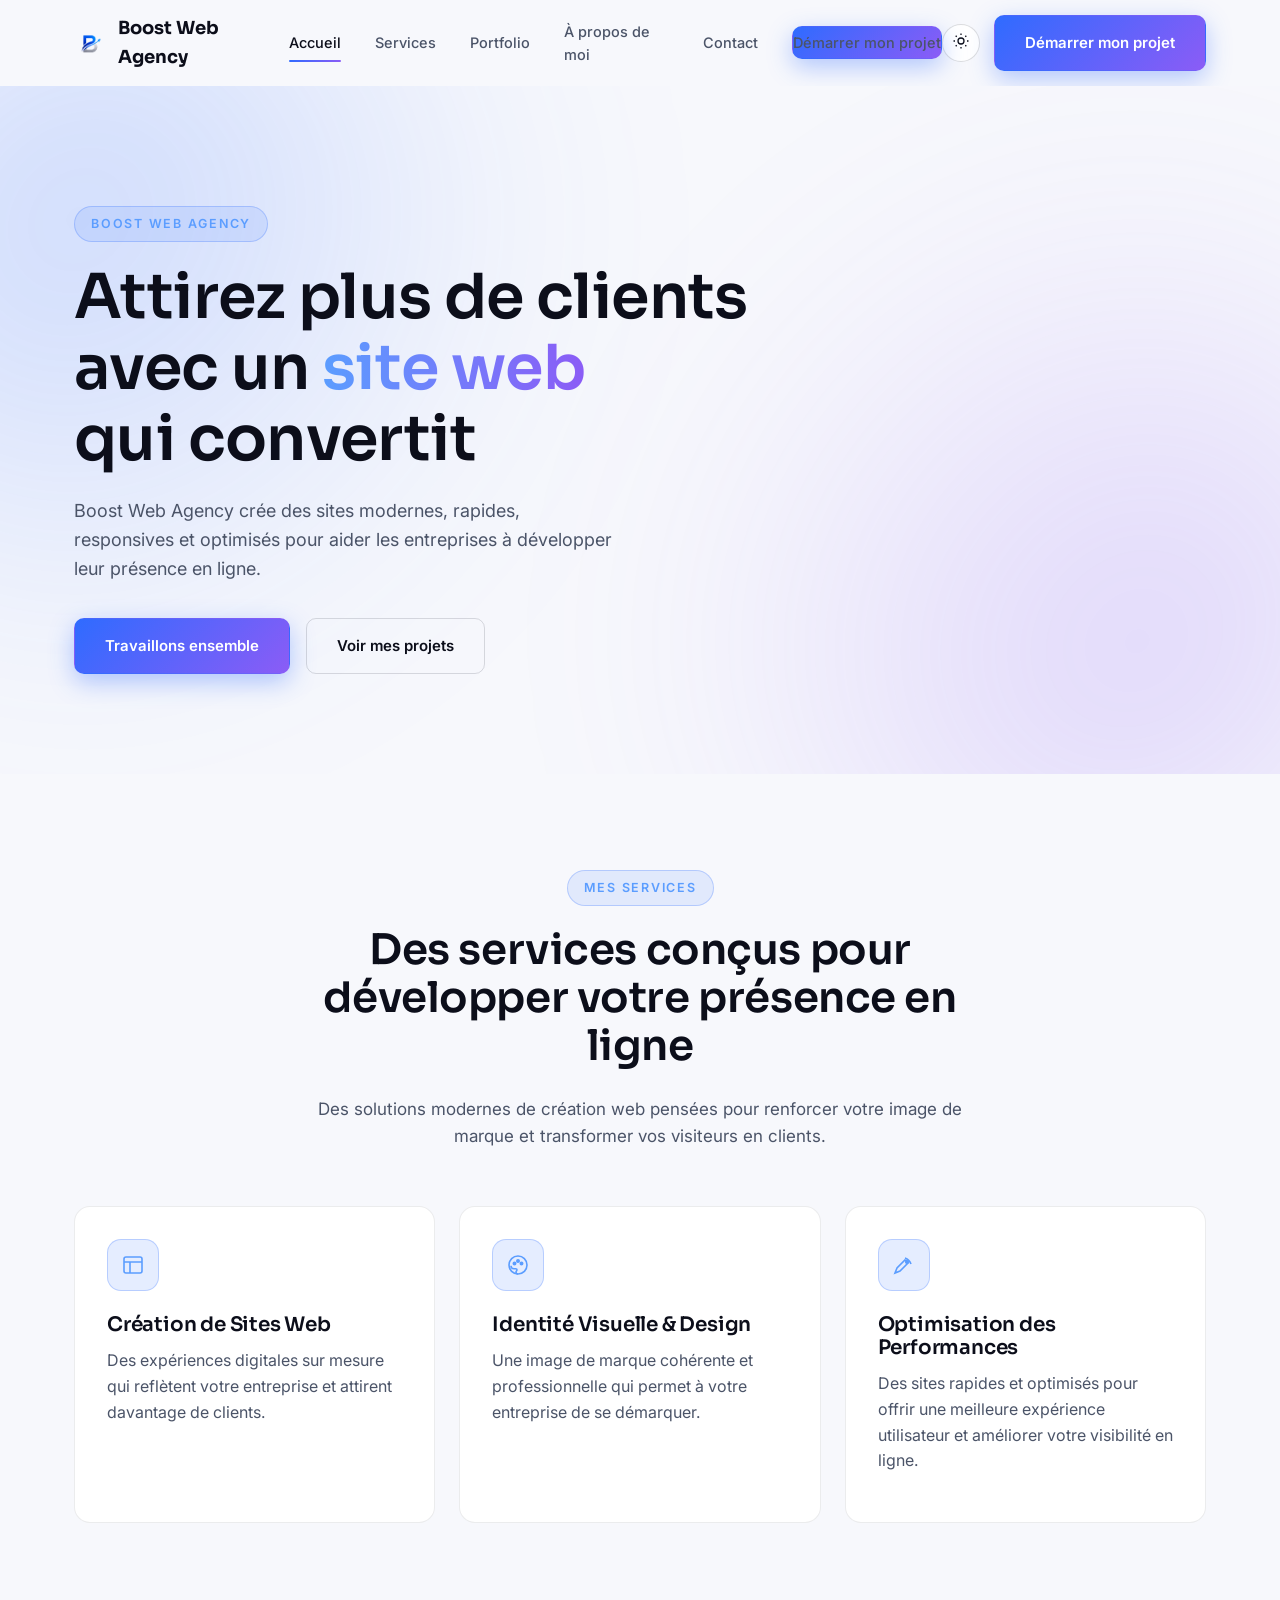
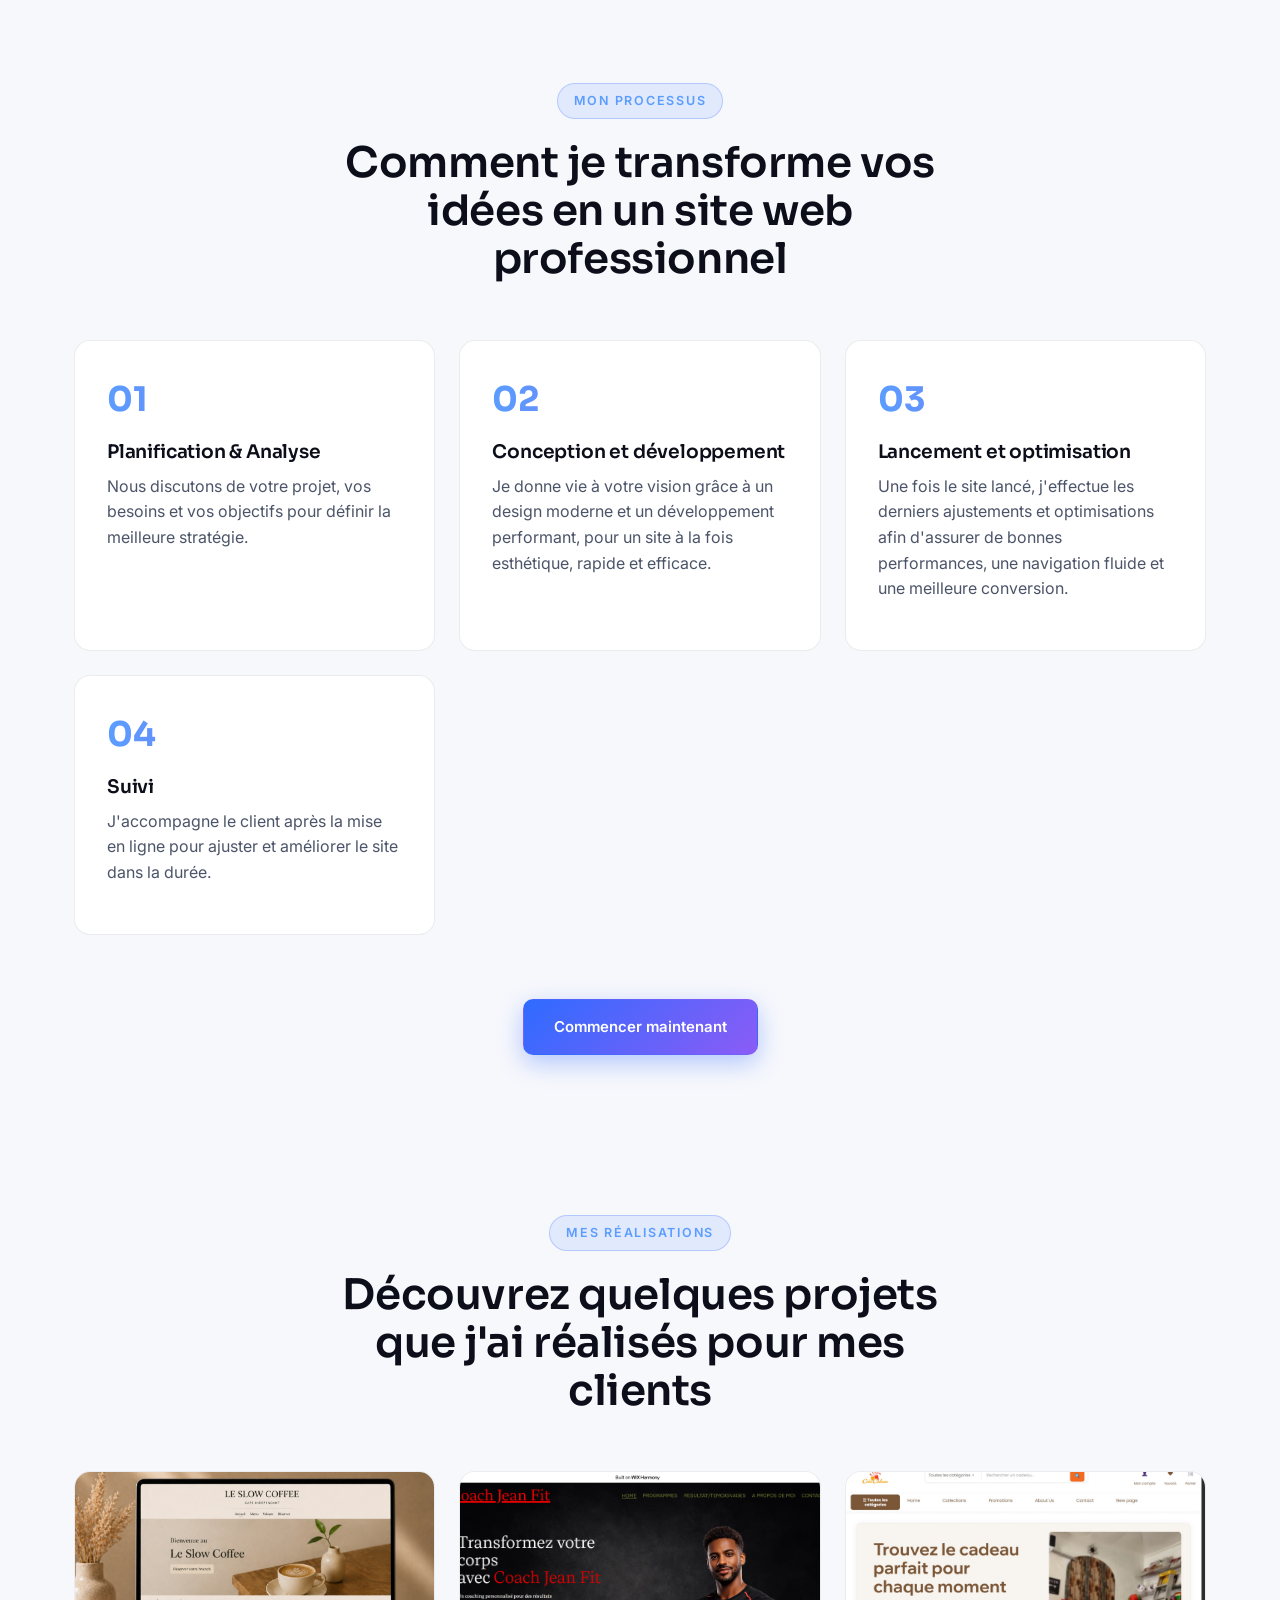
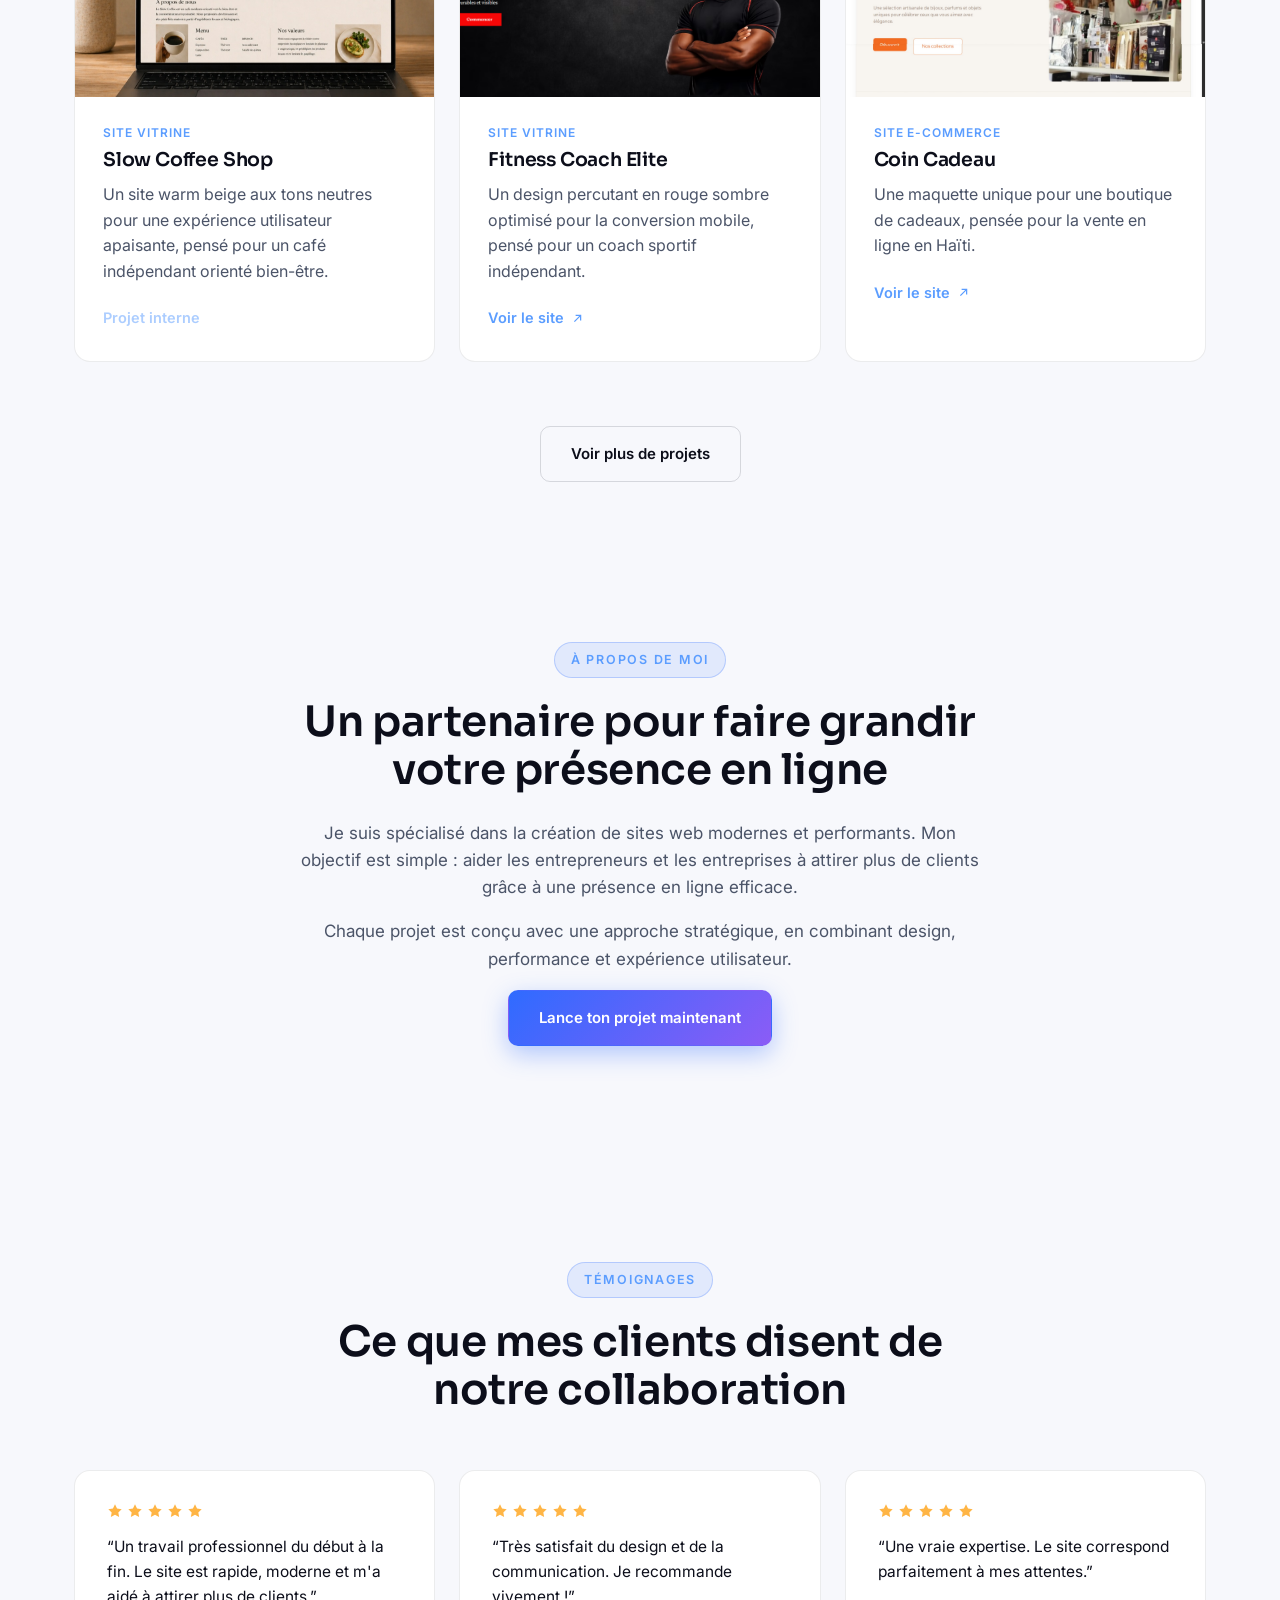
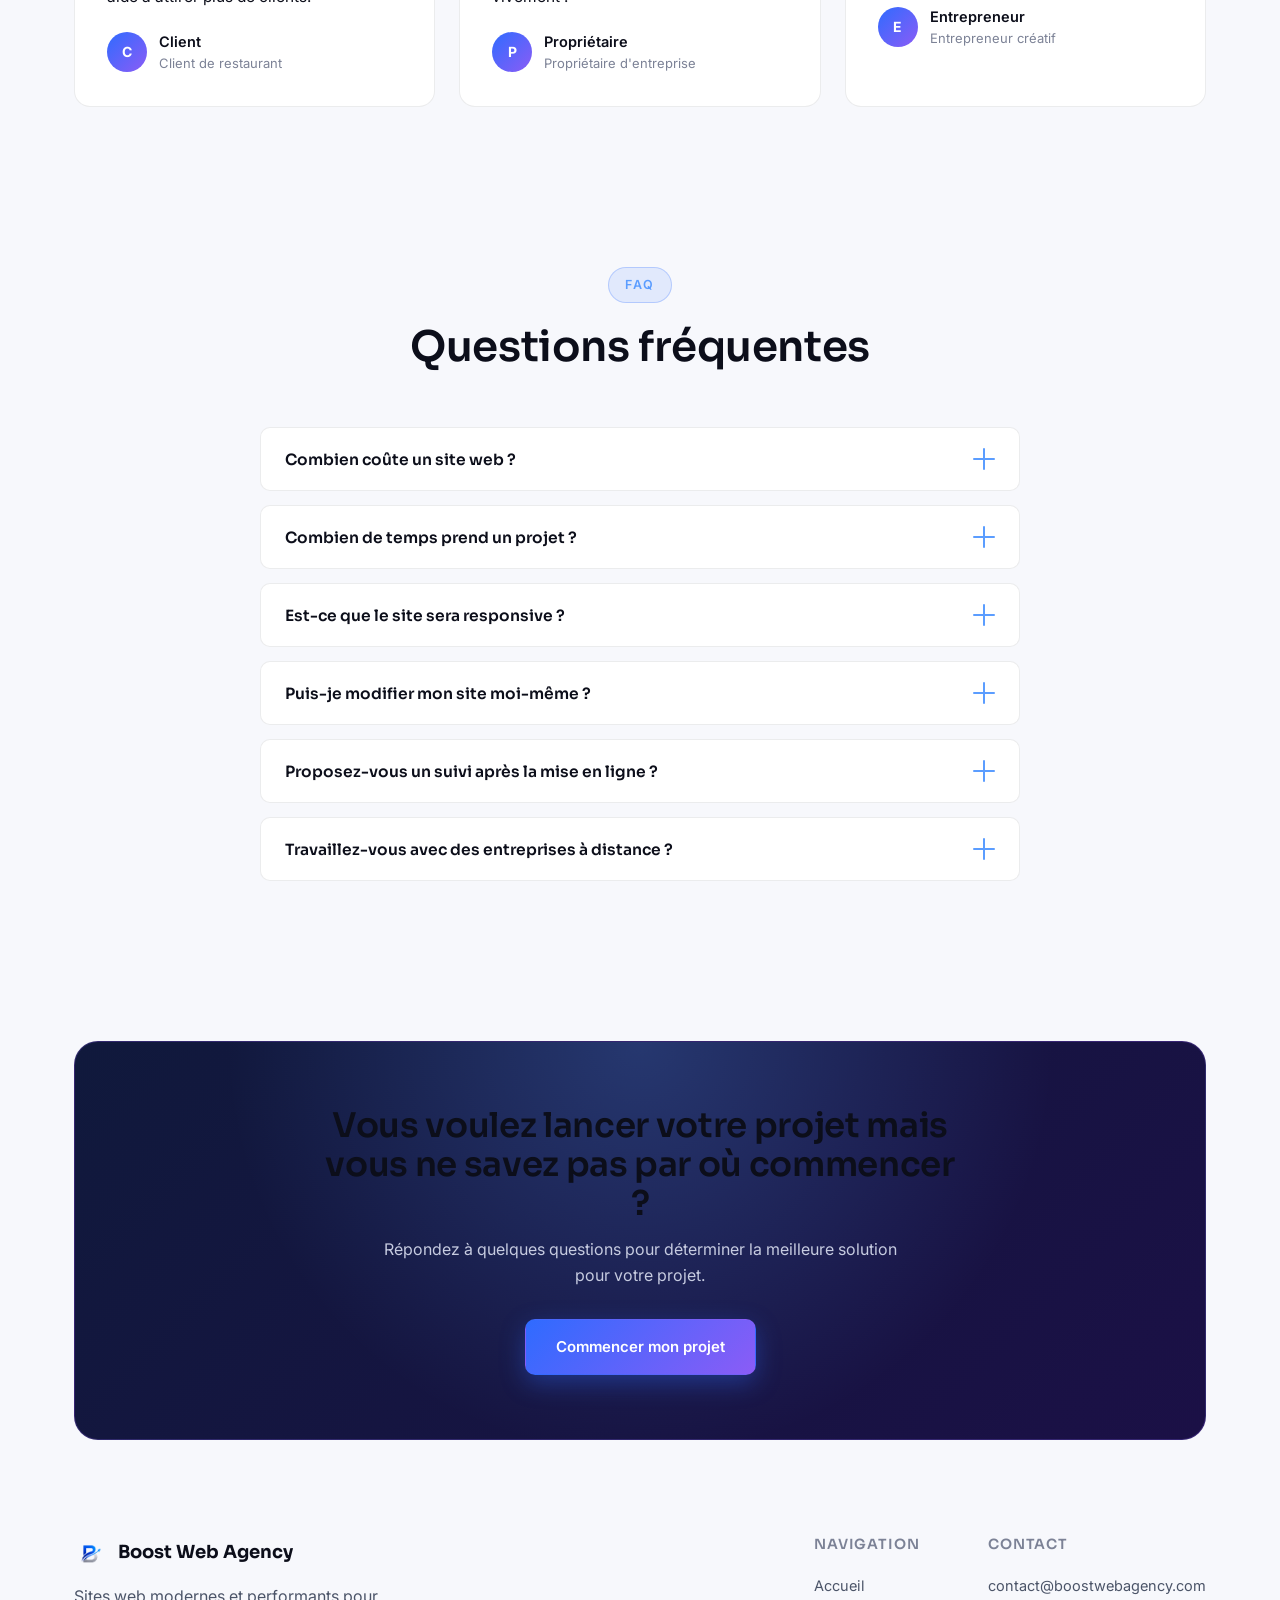
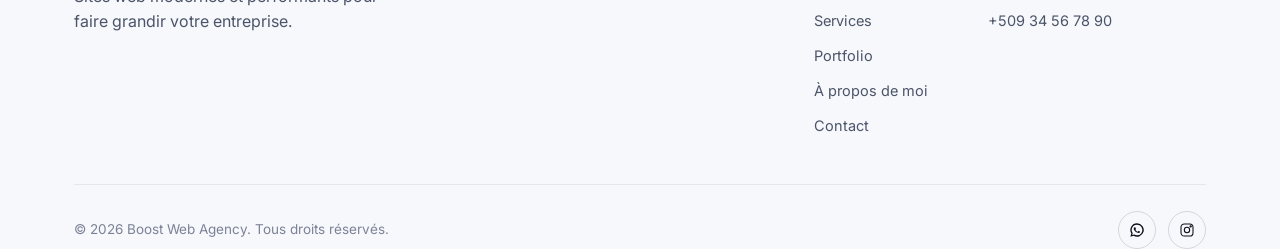
==== index.html @ d8ea275c "initial commit" ====
<!DOCTYPE html>
<html lang="fr">
<head>
<meta charset="UTF-8">
<meta name="viewport" content="width=device-width, initial-scale=1.0">
<title>Boost Web Agency — Sites web modernes qui convertissent</title>
<meta name="description" content="Boost Web Agency crée des sites web modernes, rapides et responsives pour aider votre entreprise à attirer plus de clients.">
<link rel="icon" href="assets/images/logo.png">
<link rel="preconnect" href="https://fonts.googleapis.com">
<link href="https://fonts.googleapis.com/css2?family=Sora:wght@500;600;700;800&family=Inter:wght@400;500;600&display=swap" rel="stylesheet">
<link rel="stylesheet" href="css/style.css">
</head>
<body>

<header id="site-header"></header>

<main>

  <!-- HERO -->
  <section class="hero">
    <div class="aurora"></div>
    <div class="container">
      <div class="hero-inner">
        <div class="eyebrow reveal">Boost Web Agency</div>
        <h1 class="reveal">Attirez plus de clients<br>avec un <span class="accent">site web</span><br>qui convertit</h1>
        <p class="reveal reveal-delay-1" id="heroDesc"></p>
        <div class="hero-ctas reveal reveal-delay-2">
          <a href="appliquer.html" class="btn btn-primary">Travaillons ensemble</a>
          <a href="portfolio.html" class="btn btn-outline">Voir mes projets</a>
        </div>
      </div>
    </div>
  </section>

  <!-- SERVICES -->
  <section class="section" id="services">
    <div class="container">
      <div class="section-head reveal">
        <div class="eyebrow">Mes services</div>
        <h2>Des services conçus pour développer votre présence en ligne</h2>
        <p>Des solutions modernes de création web pensées pour renforcer votre image de marque et transformer vos visiteurs en clients.</p>
      </div>
      <div class="grid grid-3" id="servicesGrid"></div>
    </div>
  </section>

  <!-- PROCESS -->
  <section class="section section--tight">
    <div class="container">
      <div class="section-head reveal">
        <div class="eyebrow">Mon processus</div>
        <h2>Comment je transforme vos idées en un site web professionnel</h2>
      </div>
      <div class="grid grid-3" id="processGrid"></div>
      <div class="text-center mt-lg reveal">
        <a href="appliquer.html" class="btn btn-primary">Commencer maintenant</a>
      </div>
    </div>
  </section>

  <!-- PORTFOLIO -->
  <section class="section" id="portfolio">
    <div class="container">
      <div class="section-head reveal">
        <div class="eyebrow">Mes réalisations</div>
        <h2>Découvrez quelques projets que j'ai réalisés pour mes clients</h2>
      </div>
      <div class="grid grid-3" id="portfolioGrid"></div>
      <div class="text-center mt-lg reveal">
        <a href="portfolio.html" class="btn btn-outline">Voir plus de projets</a>
      </div>
    </div>
  </section>

  <!-- ABOUT PREVIEW -->
  <section class="section section--tight">
    <div class="container">
      <div class="section-head reveal">
        <div class="eyebrow">À propos de moi</div>
        <h2>Un partenaire pour faire grandir votre présence en ligne</h2>
        <p>Je suis spécialisé dans la création de sites web modernes et performants. Mon objectif est simple : aider les entrepreneurs et les entreprises à attirer plus de clients grâce à une présence en ligne efficace.</p>
        <p>Chaque projet est conçu avec une approche stratégique, en combinant design, performance et expérience utilisateur.</p>
        <a href="appliquer.html" class="btn btn-primary">Lance ton projet maintenant</a>
      </div>
    </div>
  </section>

  <!-- TESTIMONIALS -->
  <section class="section">
    <div class="container">
      <div class="section-head reveal">
        <div class="eyebrow">Témoignages</div>
        <h2>Ce que mes clients disent de notre collaboration</h2>
      </div>
      <div class="grid grid-3" id="testimonialsGrid"></div>
    </div>
  </section>

  <!-- FAQ -->
  <section class="section section--tight">
    <div class="container">
      <div class="section-head reveal">
        <div class="eyebrow">FAQ</div>
        <h2>Questions fréquentes</h2>
      </div>
      <div class="faq-list" id="faqList"></div>
    </div>
  </section>

  <!-- FINAL CTA -->
  <section class="section">
    <div class="container">
      <div class="cta-banner reveal">
        <h2>Vous voulez lancer votre projet mais vous ne savez pas par où commencer ?</h2>
        <p>Répondez à quelques questions pour déterminer la meilleure solution pour votre projet.</p>
        <a href="appliquer.html" class="btn btn-primary">Commencer mon projet</a>
      </div>
    </div>
  </section>

</main>

<footer id="site-footer"></footer>

<script src="js/content.js"></script>
<script>
  renderHeader('index.html');
  renderFooter();
  (async ()=>{
    const home = await Content.load('content/home.json');
    document.getElementById('heroDesc').textContent = home.hero.description;
    const services = await Content.load('content/services.json');
    renderServiceCards(services.items, 'servicesGrid');
    const process = await Content.load('content/process.json');
    renderProcessCards(process.items, 'processGrid');
    const portfolio = await Content.load('content/portfolio.json');
    renderPortfolioCards(portfolio.items, 'portfolioGrid', 3);
    const testimonials = await Content.load('content/testimonials.json');
    renderTestimonials(testimonials.items, 'testimonialsGrid');
    const faq = await Content.load('content/faq.json');
    renderFAQ(faq.items, 'faqList');
    observeReveals();
  })();
</script>
<script src="js/main.js"></script>
</body>
</html>
---- css/style.css ----
/* ==========================================================================
   BOOST WEB AGENCY — Design System
   Palette: fond noir profond, bleu électrique, bleu nuit, touches violet
   Typo: Sora (display) + Inter (texte)
   ========================================================================== */

:root{
  --bg: #05070d;
  --bg-elevated: #0a0d17;
  --surface: #0d1120;
  --surface-2: #10152a;
  --border: rgba(255,255,255,0.08);
  --border-strong: rgba(255,255,255,0.14);

  --text: #f4f6fb;
  --text-muted: #9aa3ba;
  --text-faint: #626a80;

  --blue: #2f6bff;
  --blue-light: #5b9dff;
  --blue-deep: #0b2a7a;
  --violet: #8b5cf6;
  --silver: #c9ced8;

  --gradient-primary: linear-gradient(135deg, var(--blue) 0%, var(--violet) 100%);
  --gradient-text: linear-gradient(90deg, #5b9dff 0%, #8b5cf6 100%);

  --radius-sm: 10px;
  --radius-md: 16px;
  --radius-lg: 24px;

  --shadow-glow: 0 0 60px rgba(47,107,255,0.25);
  --shadow-card: 0 10px 30px rgba(0,0,0,0.35);

  --ease: cubic-bezier(.22,.61,.36,1);
  --container: 1180px;
}

[data-theme="light"]{
  --bg: #f7f8fc;
  --bg-elevated: #ffffff;
  --surface: #ffffff;
  --surface-2: #f1f3f9;
  --border: rgba(10,15,30,0.08);
  --border-strong: rgba(10,15,30,0.14);
  --text: #0c0e1a;
  --text-muted: #4b5468;
  --text-faint: #7c8296;
  --shadow-card: 0 10px 30px rgba(20,30,60,0.08);
}

*,*::before,*::after{ box-sizing: border-box; }
html{ scroll-behavior: smooth; }
body{
  margin:0;
  background: var(--bg);
  color: var(--text);
  font-family: 'Inter', -apple-system, BlinkMacSystemFont, 'Segoe UI', sans-serif;
  font-size: 16px;
  line-height: 1.6;
  -webkit-font-smoothing: antialiased;
  overflow-x: hidden;
  transition: background .35s var(--ease), color .35s var(--ease);
}
img{ max-width:100%; display:block; }
a{ color:inherit; text-decoration:none; }
ul{ margin:0; padding:0; list-style:none; }
h1,h2,h3,h4{
  font-family:'Sora','Inter',sans-serif;
  font-weight:600;
  line-height:1.15;
  margin:0 0 .6em;
  letter-spacing:-0.01em;
}
p{ margin:0 0 1em; color: var(--text-muted); }
button{ font-family:inherit; cursor:pointer; }
:focus-visible{ outline: 2px solid var(--blue-light); outline-offset: 3px; }

.container{
  width:100%;
  max-width: var(--container);
  margin: 0 auto;
  padding: 0 24px;
}
.section{ padding: 96px 0; position: relative; }
.section--tight{ padding: 64px 0; }

@media (prefers-reduced-motion: reduce){
  *{ animation-duration: 0.001ms !important; animation-iteration-count: 1 !important; transition-duration: 0.001ms !important; scroll-behavior: auto !important; }
}

/* ---------- Eyebrow / labels ---------- */
.eyebrow{
  display:inline-flex;
  align-items:center;
  gap:8px;
  font-size: 12.5px;
  font-weight:600;
  letter-spacing: 0.14em;
  text-transform: uppercase;
  color: var(--blue-light);
  background: rgba(47,107,255,0.1);
  border: 1px solid rgba(47,107,255,0.25);
  padding: 7px 16px;
  border-radius: 999px;
  margin-bottom: 20px;
}

.section-head{ max-width: 680px; margin: 0 auto 56px; text-align:center; }
.section-head h2{ font-size: clamp(28px, 4vw, 42px); }
.section-head p{ font-size: 17px; }
.section-head.align-left{ margin-left:0; text-align:left; }

/* ---------- Buttons ---------- */
.btn{
  display:inline-flex;
  align-items:center;
  justify-content:center;
  gap:8px;
  padding: 15px 30px;
  border-radius: var(--radius-sm);
  font-weight:600;
  font-size: 15px;
  border: 1px solid transparent;
  transition: transform .25s var(--ease), box-shadow .25s var(--ease), background .25s var(--ease), border-color .25s var(--ease);
  white-space: nowrap;
}
.btn-primary{
  background: var(--gradient-primary);
  color:#fff;
  box-shadow: 0 8px 24px rgba(47,107,255,0.35);
}
.btn-primary:hover{ transform: translateY(-2px); box-shadow: 0 14px 34px rgba(47,107,255,0.5); }
.btn-outline{
  background: transparent;
  border-color: var(--border-strong);
  color: var(--text);
}
.btn-outline:hover{ border-color: var(--blue-light); background: rgba(91,157,255,0.08); transform: translateY(-2px); }
.btn-block{ width:100%; }
.btn:disabled{ opacity:.4; cursor:not-allowed; transform:none !important; }

/* ---------- Header / Nav ---------- */
.site-header{
  position: sticky; top:0; z-index: 100;
  background: rgba(5,7,13,0.72);
  backdrop-filter: blur(14px);
  -webkit-backdrop-filter: blur(14px);
  border-bottom: 1px solid var(--border);
  transition: background .35s var(--ease), border-color .35s var(--ease);
}
[data-theme="light"] .site-header{ background: rgba(247,248,252,0.78); }

.nav{
  display:flex; align-items:center; justify-content:space-between;
  padding: 14px 24px; max-width: var(--container); margin:0 auto;
}
.nav-logo{ display:flex; align-items:center; gap:10px; font-family:'Sora',sans-serif; font-weight:700; font-size:18px; }
.nav-logo img{ height: 34px; width:auto; }
.nav-links{ display:flex; align-items:center; gap: 34px; }
.nav-links a{
  font-size: 14.5px; font-weight:500; color: var(--text-muted);
  position:relative; padding: 4px 0; transition: color .2s var(--ease);
}
.nav-links a:hover, .nav-links a.active{ color: var(--text); }
.nav-links a.active::after{
  content:''; position:absolute; left:0; right:0; bottom:-4px; height:2px;
  background: var(--gradient-primary); border-radius:2px;
}
.nav-actions{ display:flex; align-items:center; gap:14px; }

.theme-toggle{
  width:38px; height:38px; border-radius:50%;
  border:1px solid var(--border-strong); background: var(--surface);
  display:flex; align-items:center; justify-content:center; color: var(--text);
  transition: border-color .2s var(--ease), transform .2s var(--ease);
}
.theme-toggle:hover{ border-color: var(--blue-light); transform: rotate(15deg); }
.theme-toggle svg{ width:18px; height:18px; }
.theme-toggle .icon-sun{ display:none; }
[data-theme="light"] .theme-toggle .icon-moon{ display:none; }
[data-theme="light"] .theme-toggle .icon-sun{ display:block; }

.nav-toggle{
  display:none; width:40px; height:40px; border-radius:8px;
  border:1px solid var(--border-strong); background: var(--surface);
  align-items:center; justify-content:center; flex-direction:column; gap:5px;
}
.nav-toggle span{ display:block; width:18px; height:2px; background: var(--text); border-radius:2px; transition: all .25s var(--ease); }
.nav-toggle.is-open span:nth-child(1){ transform: translateY(7px) rotate(45deg); }
.nav-toggle.is-open span:nth-child(2){ opacity:0; }
.nav-toggle.is-open span:nth-child(3){ transform: translateY(-7px) rotate(-45deg); }

@media (max-width: 880px){
  .nav-links{
    position:fixed; inset: 66px 0 0 0; height:calc(100vh - 66px);
    background: var(--bg); flex-direction:column; justify-content:flex-start;
    padding: 32px 24px; gap: 22px; transform: translateX(100%);
    transition: transform .35s var(--ease); overflow-y:auto;
  }
  .nav-links.is-open{ transform: translateX(0); }
  .nav-links a{ font-size:19px; }
  .nav-cta-mobile{ margin-top: 12px; }
  .nav-toggle{ display:flex; }
  .nav-actions .btn{ display:none; }
}

/* ---------- Hero / Aurora Gradient ---------- */
.hero{
  position: relative;
  padding: 120px 0 100px;
  overflow: hidden;
  isolation: isolate;
}
.aurora{
  position:absolute; inset:0; z-index:-1; overflow:hidden;
  background: var(--bg);
}
.aurora::before, .aurora::after{
  content:''; position:absolute; width: 60vw; height: 60vw; max-width:900px; max-height:900px;
  border-radius:50%; filter: blur(110px); opacity: .55;
  background: radial-gradient(circle at 30% 30%, #2f6bff 0%, transparent 70%);
  animation: aurora-move-1 22s ease-in-out infinite alternate;
}
.aurora::after{
  background: radial-gradient(circle at 70% 70%, #8b5cf6 0%, transparent 70%);
  right:-10%; bottom:-20%; left:auto; top:auto;
  animation: aurora-move-2 26s ease-in-out infinite alternate;
  opacity:.45;
}
.aurora::before{ top:-20%; left:-15%; }
[data-theme="light"] .aurora::before, [data-theme="light"] .aurora::after{ opacity:.25; filter: blur(130px); }

@keyframes aurora-move-1{
  0%{ transform: translate(0,0) scale(1); }
  50%{ transform: translate(6%, 8%) scale(1.08); }
  100%{ transform: translate(-4%, 4%) scale(1); }
}
@keyframes aurora-move-2{
  0%{ transform: translate(0,0) scale(1); }
  50%{ transform: translate(-8%, -6%) scale(1.1); }
  100%{ transform: translate(4%, -4%) scale(1); }
}

.hero-inner{ max-width: 760px; }
.hero h1{ font-size: clamp(36px, 6vw, 62px); margin-bottom: 22px; }
.hero h1 .accent{
  background: var(--gradient-text);
  -webkit-background-clip: text; background-clip:text; color: transparent;
}
.hero p{ font-size: 18px; max-width: 540px; margin-bottom: 34px; }
.hero-ctas{ display:flex; gap:16px; flex-wrap:wrap; }

/* ---------- Reveal on scroll ---------- */
.reveal{ opacity:0; transform: translateY(28px); transition: opacity .7s var(--ease), transform .7s var(--ease); }
.reveal.is-visible{ opacity:1; transform: translateY(0); }
.reveal-delay-1{ transition-delay: .08s; }
.reveal-delay-2{ transition-delay: .16s; }
.reveal-delay-3{ transition-delay: .24s; }

/* ---------- Grid ---------- */
.grid{ display:grid; gap: 24px; }
.grid-3{ grid-template-columns: repeat(3,1fr); }
.grid-2{ grid-template-columns: repeat(2,1fr); }
@media (max-width: 900px){ .grid-3{ grid-template-columns:1fr; } .grid-2{ grid-template-columns:1fr; } }

/* ---------- Cards ---------- */
.card{
  background: var(--surface);
  border: 1px solid var(--border);
  border-radius: var(--radius-md);
  padding: 32px;
  transition: transform .35s var(--ease), border-color .35s var(--ease), box-shadow .35s var(--ease);
}
.card:hover{ transform: translateY(-6px); border-color: rgba(91,157,255,0.35); box-shadow: var(--shadow-card), 0 0 0 1px rgba(91,157,255,0.08); }

.icon-badge{
  width:52px; height:52px; border-radius: 14px;
  display:flex; align-items:center; justify-content:center;
  background: rgba(47,107,255,0.12); border:1px solid rgba(47,107,255,0.25);
  color: var(--blue-light); margin-bottom: 22px;
}
.icon-badge svg{ width:24px; height:24px; }

.service-card h3{ font-size: 20px; }

/* ---------- Process ---------- */
.process-card{ position:relative; }
.process-number{
  font-family:'Sora',sans-serif; font-weight:700; font-size: 34px;
  background: var(--gradient-text); -webkit-background-clip:text; background-clip:text; color:transparent;
  margin-bottom: 14px; display:block;
}

/* ---------- Portfolio ---------- */
.portfolio-card{ padding:0; overflow:hidden; display:flex; flex-direction:column; }
.portfolio-media{ aspect-ratio: 16/10; overflow:hidden; background: var(--surface-2); position:relative; }
.portfolio-media img{ width:100%; height:100%; object-fit: cover; transition: transform .6s var(--ease); }
.portfolio-card:hover .portfolio-media img{ transform: scale(1.06); }
.portfolio-body{ padding: 26px 28px 30px; }
.portfolio-category{ font-size:12px; font-weight:600; letter-spacing:.08em; text-transform:uppercase; color: var(--blue-light); margin-bottom:8px; }
.portfolio-body h3{ font-size: 19px; margin-bottom:10px; }
.portfolio-link{ display:inline-flex; align-items:center; gap:6px; font-weight:600; color: var(--blue-light); font-size:14.5px; margin-top:6px; }
.portfolio-link svg{ width:15px; height:15px; transition: transform .25s var(--ease); }
.portfolio-link:hover svg{ transform: translate(3px,-3px); }

/* ---------- Testimonials ---------- */
.testimonial-card .stars{ display:flex; gap:4px; margin-bottom:16px; color:#ffb545; }
.testimonial-card .stars svg{ width:16px; height:16px; }
.testimonial-card blockquote{ margin:0 0 20px; font-size:15.5px; color: var(--text); font-style: normal; }
.testimonial-author{ display:flex; align-items:center; gap:12px; }
.testimonial-avatar{
  width:40px; height:40px; border-radius:50%; background: var(--gradient-primary);
  display:flex; align-items:center; justify-content:center; color:#fff; font-weight:700; font-size:14px;
}
.testimonial-name{ font-weight:600; font-size:14.5px; color: var(--text); }
.testimonial-role{ font-size:13px; color: var(--text-faint); }

/* ---------- FAQ ---------- */
.faq-list{ max-width: 760px; margin: 0 auto; display:flex; flex-direction:column; gap:14px; }
.faq-item{ background: var(--surface); border:1px solid var(--border); border-radius: var(--radius-sm); overflow:hidden; }
.faq-question{
  width:100%; display:flex; align-items:center; justify-content:space-between; gap:16px;
  background:none; border:none; color: var(--text); padding: 20px 24px; text-align:left;
  font-family:'Sora',sans-serif; font-weight:600; font-size:15.5px;
}
.faq-question .plus{ flex-shrink:0; width:22px; height:22px; position:relative; }
.faq-question .plus::before, .faq-question .plus::after{
  content:''; position:absolute; background: var(--blue-light); border-radius:2px; transition: transform .3s var(--ease), opacity .3s var(--ease);
}
.faq-question .plus::before{ left:0; top:50%; width:100%; height:2px; transform: translateY(-50%); }
.faq-question .plus::after{ top:0; left:50%; height:100%; width:2px; transform: translateX(-50%); }
.faq-item.is-open .plus::after{ opacity:0; transform: translateX(-50%) rotate(90deg); }
.faq-answer{ max-height:0; overflow:hidden; transition: max-height .35s var(--ease); }
.faq-answer-inner{ padding: 0 24px 22px; color: var(--text-muted); font-size:14.5px; }
.faq-item.is-open .faq-answer{ max-height: 300px; }

/* ---------- CTA banner ---------- */
.cta-banner{
  border-radius: var(--radius-lg);
  padding: 64px 40px;
  text-align:center;
  background: linear-gradient(135deg, #10193c 0%, #1b1046 100%);
  border: 1px solid rgba(139,92,246,0.25);
  position:relative; overflow:hidden;
}
.cta-banner::before{
  content:''; position:absolute; inset:0;
  background: radial-gradient(circle at 50% 0%, rgba(91,157,255,0.25), transparent 60%);
}
.cta-banner > *{ position:relative; }
.cta-banner h2{ font-size: clamp(24px,3.6vw,34px); max-width:640px; margin:0 auto 14px; }
.cta-banner p{ max-width: 520px; margin: 0 auto 30px; color: #c6cbe0; }

/* ---------- Footer ---------- */
.site-footer{ border-top:1px solid var(--border); padding: 56px 0 28px; margin-top: 40px; }
.footer-top{ display:flex; justify-content:space-between; gap: 40px; flex-wrap:wrap; margin-bottom: 40px; }
.footer-brand{ max-width: 320px; }
.footer-brand .nav-logo{ margin-bottom: 14px; }
.footer-cols{ display:flex; gap: 60px; flex-wrap:wrap; }
.footer-col h4{ font-size:14px; margin-bottom:16px; color: var(--text-faint); text-transform:uppercase; letter-spacing:.06em; }
.footer-col a{ display:block; color: var(--text-muted); font-size:14.5px; padding: 6px 0; transition: color .2s var(--ease); }
.footer-col a:hover{ color: var(--blue-light); }
.footer-bottom{ display:flex; justify-content:space-between; align-items:center; gap:16px; flex-wrap:wrap; padding-top: 26px; border-top:1px solid var(--border); }
.footer-bottom p{ margin:0; font-size:13.5px; color: var(--text-faint); }
.socials{ display:flex; gap:12px; }
.socials a{
  width:38px; height:38px; border-radius:50%; border:1px solid var(--border-strong);
  display:flex; align-items:center; justify-content:center; transition: border-color .2s var(--ease), transform .2s var(--ease);
}
.socials a:hover{ border-color: var(--blue-light); transform: translateY(-2px); }
.socials svg{ width:16px; height:16px; }

/* ---------- Page hero (inner pages) ---------- */
.page-hero{ padding: 80px 0 60px; text-align:center; }
.page-hero .eyebrow{ margin-bottom: 18px; }
.page-hero h1{ font-size: clamp(30px,5vw,48px); max-width: 720px; margin: 0 auto 16px; }
.page-hero p{ max-width: 620px; margin: 0 auto; font-size:17px; }

/* ---------- Utility ---------- */
.text-center{ text-align:center; }
.mt-lg{ margin-top: 64px; }
.badge-list{ display:flex; flex-wrap:wrap; gap:10px; margin-top: 18px; }
.badge-list span{ font-size:13px; padding:6px 14px; border-radius:999px; border:1px solid var(--border-strong); color: var(--text-muted); }

/* Filters (portfolio page) */
.filters{ display:flex; gap:10px; justify-content:center; flex-wrap:wrap; margin-bottom: 44px; }
.filter-btn{
  padding: 9px 20px; border-radius:999px; border:1px solid var(--border-strong);
  background: transparent; color: var(--text-muted); font-size:14px; font-weight:600;
  transition: all .25s var(--ease);
}
.filter-btn.active, .filter-btn:hover{ color:#fff; background: var(--gradient-primary); border-color:transparent; }

/* Values grid (about page) */
.value-card{ text-align:left; }
.value-card h4{ font-size:17px; margin-bottom:8px; }
.value-card p{ font-size:14.5px; margin:0; }

/* Service detail blocks */
.service-detail{ display:grid; grid-template-columns: 1fr 1fr; gap: 56px; align-items:start; padding: 64px 0; border-bottom:1px solid var(--border); }
.service-detail:last-child{ border-bottom:none; }
.service-detail:nth-child(even) .service-detail-media{ order:2; }
@media (max-width: 880px){ .service-detail{ grid-template-columns:1fr; gap:28px; } .service-detail:nth-child(even) .service-detail-media{ order:0; } }
.service-detail-media{
  border-radius: var(--radius-lg); background: var(--surface); border:1px solid var(--border);
  aspect-ratio: 4/3; display:flex; align-items:center; justify-content:center; color: var(--blue-light);
}
.service-detail-media svg{ width:88px; height:88px; opacity:.75; }
.service-detail-body ul{ margin-top:18px; display:flex; flex-direction:column; gap:10px; }
.service-detail-body li{ display:flex; gap:10px; align-items:flex-start; font-size:14.5px; color: var(--text-muted); }
.service-detail-body li svg{ width:18px; height:18px; flex-shrink:0; margin-top:2px; color: var(--blue-light); }

/* Contact page */
.contact-grid{ display:grid; grid-template-columns: 0.9fr 1.1fr; gap: 50px; align-items:start; }
@media (max-width: 880px){ .contact-grid{ grid-template-columns:1fr; } }
.contact-methods{ display:flex; flex-direction:column; gap:14px; margin-top:28px; }
.contact-method{
  display:flex; align-items:center; gap:14px; padding:16px 18px; border-radius: var(--radius-sm);
  background: var(--surface); border:1px solid var(--border); transition: border-color .2s var(--ease);
}
.contact-method:hover{ border-color: rgba(91,157,255,0.35); }
.contact-method .icon-badge{ margin:0; width:42px; height:42px; }
.contact-method-label{ font-size:12px; color: var(--text-faint); text-transform:uppercase; letter-spacing:.06em; }
.contact-method-value{ font-weight:600; font-size:14.5px; }

.form-card{ background: var(--surface); border:1px solid var(--border); border-radius: var(--radius-lg); padding: 36px; }
.field{ margin-bottom: 20px; }
.field label{ display:block; font-size:13.5px; font-weight:600; margin-bottom:8px; color: var(--text); }
.field label .req{ color: var(--blue-light); }
.field input, .field textarea, .field select{
  width:100%; background: var(--surface-2); border:1px solid var(--border-strong);
  border-radius: var(--radius-sm); padding: 13px 16px; color: var(--text); font-size:14.5px; font-family:inherit;
  transition: border-color .2s var(--ease), box-shadow .2s var(--ease);
}
.field input:focus, .field textarea:focus, .field select:focus{ border-color: var(--blue-light); box-shadow: 0 0 0 3px rgba(91,157,255,0.18); outline:none; }
.field textarea{ min-height:120px; resize:vertical; }
.field-error{ color:#ff6b6b; font-size:12.5px; margin-top:6px; display:none; }
.field.has-error input, .field.has-error textarea, .field.has-error select{ border-color:#ff6b6b; }
.field.has-error .field-error{ display:block; }

/* ---------- Multi-step form (Appliquer) ---------- */
.apply-wrap{ display:grid; grid-template-columns: 340px 1fr; gap: 0; border-radius: var(--radius-lg); overflow:hidden; border:1px solid var(--border); background: var(--surface); }
@media (max-width: 900px){ .apply-wrap{ grid-template-columns:1fr; } }
.apply-side{
  background: linear-gradient(160deg,#0a1230 0%,#140a35 100%);
  padding: 48px 40px; position:relative; overflow:hidden;
}
.apply-side::before{ content:''; position:absolute; inset:0; background: radial-gradient(circle at 20% 20%, rgba(91,157,255,.3), transparent 55%); }
.apply-side > *{ position:relative; }
.apply-side h2{ font-size: 28px; margin-bottom:14px; }
.apply-side h2 .accent{ background: var(--gradient-text); -webkit-background-clip:text; background-clip:text; color:transparent; }
.apply-side p{ color:#c6cbe0; font-size:14.5px; }
.apply-perks{ margin-top: 30px; display:flex; flex-direction:column; gap:18px; }
.apply-perk{ display:flex; gap:12px; align-items:flex-start; }
.apply-perk .icon-badge{ background: rgba(91,157,255,0.18); border-color: rgba(91,157,255,0.3); width:38px; height:38px; margin:0; flex-shrink:0; }
.apply-perk .icon-badge svg{ width:18px; height:18px; }
.apply-perk-title{ font-weight:600; font-size:14px; color:#fff; }
.apply-perk-text{ font-size:13px; color:#a9b0cc; }

.apply-main{ padding: 44px 44px 40px; }
@media (max-width: 620px){ .apply-main{ padding: 32px 20px 28px; } .apply-side{ padding:36px 24px; } }

.progress-bar{ display:flex; align-items:center; gap:6px; margin-bottom: 34px; }
.progress-step{
  width:30px; height:30px; border-radius:50%; flex-shrink:0;
  display:flex; align-items:center; justify-content:center; font-size:12.5px; font-weight:700;
  background: var(--surface-2); border:2px solid var(--border-strong); color: var(--text-faint);
  transition: all .3s var(--ease);
}
.progress-step.active{ border-color: var(--blue-light); color:#fff; background: var(--gradient-primary); box-shadow:0 0 0 4px rgba(91,157,255,0.18); }
.progress-step.done{ border-color: var(--blue-light); background: rgba(91,157,255,0.18); color: var(--blue-light); }
.progress-line{ flex:1; height:2px; background: var(--border-strong); border-radius:2px; position:relative; overflow:hidden; }
.progress-line-fill{ position:absolute; inset:0; width:0%; background: var(--gradient-primary); transition: width .35s var(--ease); }

.form-step{ display:none; animation: step-in .4s var(--ease); }
.form-step.active{ display:block; }
@keyframes step-in{ from{ opacity:0; transform: translateX(14px);} to{opacity:1; transform:translateX(0);} }
.step-eyebrow{ font-size:12.5px; font-weight:700; letter-spacing:.1em; text-transform:uppercase; color: var(--blue-light); margin-bottom:8px; }
.step-title{ font-size: 24px; margin-bottom: 26px; }

.choice-grid{ display:grid; grid-template-columns: 1fr 1fr; gap:12px; }
@media (max-width:520px){ .choice-grid{ grid-template-columns:1fr; } }
.choice-card{
  display:block; border:1.5px solid var(--border-strong); border-radius: var(--radius-sm);
  padding: 16px 18px; cursor:pointer; transition: all .2s var(--ease); background: var(--surface-2);
}
.choice-card:hover{ border-color: var(--blue-light); }
.choice-card input{ display:none; }
.choice-card .choice-title{ font-weight:600; font-size:14.5px; display:flex; align-items:center; justify-content:space-between; }
.choice-card .choice-desc{ font-size:12.5px; color: var(--text-faint); margin-top:4px; }
.choice-card .dot{ width:16px; height:16px; border-radius:50%; border:2px solid var(--border-strong); flex-shrink:0; position:relative; }
.choice-card input:checked ~ .dot, .choice-card .dot.checked{ border-color: var(--blue-light); }
.choice-card input:checked ~ .dot::after, .choice-card .dot.checked::after{
  content:''; position:absolute; inset:3px; background: var(--blue-light); border-radius:50%;
}
.choice-card.selected{ border-color: var(--blue-light); background: rgba(91,157,255,0.08); box-shadow: 0 0 0 3px rgba(91,157,255,0.12); }
.choice-card[data-multi] .dot{ border-radius:5px; }
.choice-card[data-multi] input:checked ~ .dot::after, .choice-card[data-multi] .dot.checked::after{ border-radius:2px; }

.step-actions{ display:flex; justify-content:space-between; gap:14px; margin-top: 32px; }
.step-actions .btn{ min-width:130px; }

.recap-list{ display:flex; flex-direction:column; gap:14px; margin-bottom: 10px; }
.recap-item{ background: var(--surface-2); border:1px solid var(--border); border-radius: var(--radius-sm); padding: 14px 18px; }
.recap-label{ font-size:12px; text-transform:uppercase; letter-spacing:.06em; color: var(--text-faint); margin-bottom:4px; }
.recap-value{ font-size:14.5px; font-weight:600; }

.confirm-screen{ text-align:center; padding: 30px 0 10px; }
.confirm-icon{
  width:84px; height:84px; border-radius:50%; margin:0 auto 26px; background: var(--gradient-primary);
  display:flex; align-items:center; justify-content:center; box-shadow: 0 0 0 10px rgba(91,157,255,0.1);
}
.confirm-icon svg{ width:40px; height:40px; color:#fff; }
.confirm-screen h2{ font-size:26px; margin-bottom:10px; }
.next-steps{ text-align:left; max-width:360px; margin: 26px auto; display:flex; flex-direction:column; gap:12px; }
.next-steps li{ display:flex; gap:10px; align-items:flex-start; font-size:14px; color: var(--text-muted); list-style:none; }
.next-steps li svg{ width:18px; height:18px; color: var(--blue-light); flex-shrink:0; margin-top:2px; }

/* fade for whole hero content w/ slight delay */
.hero .reveal{ transition-delay: .05s; }
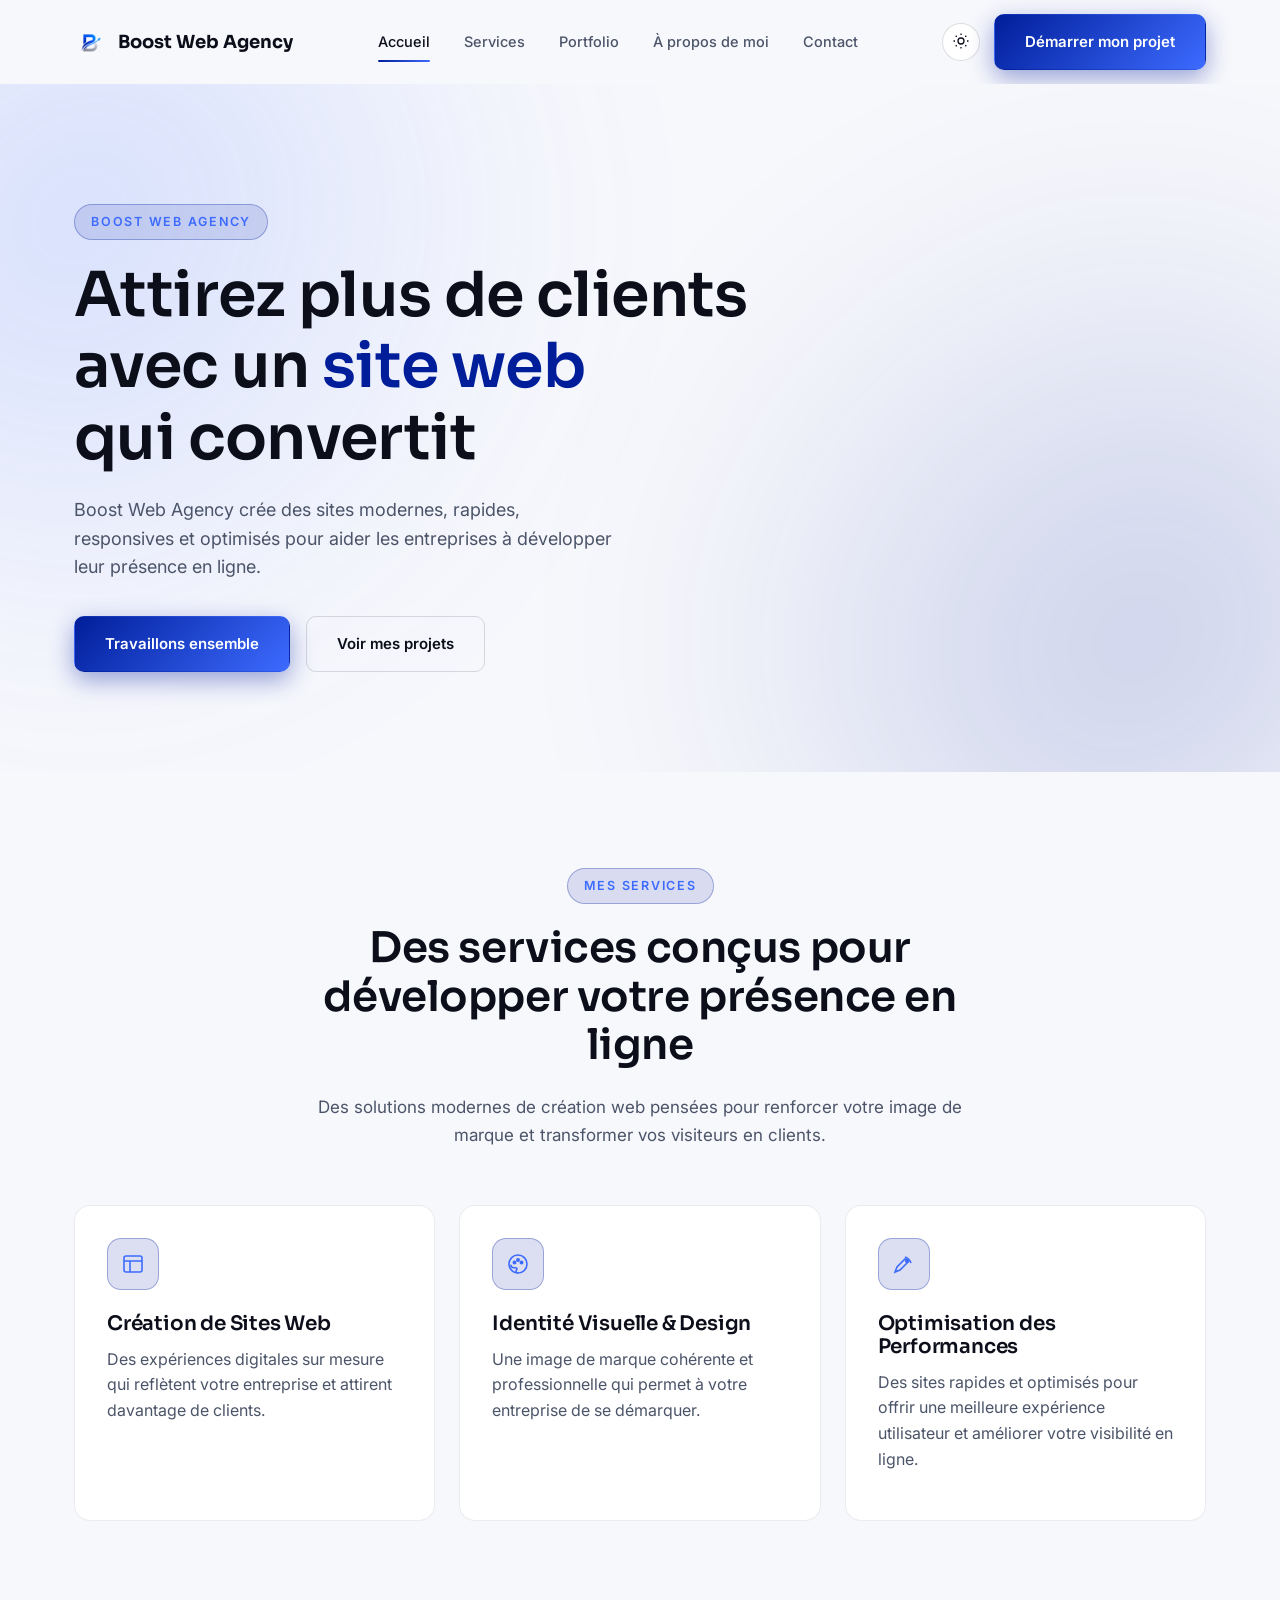
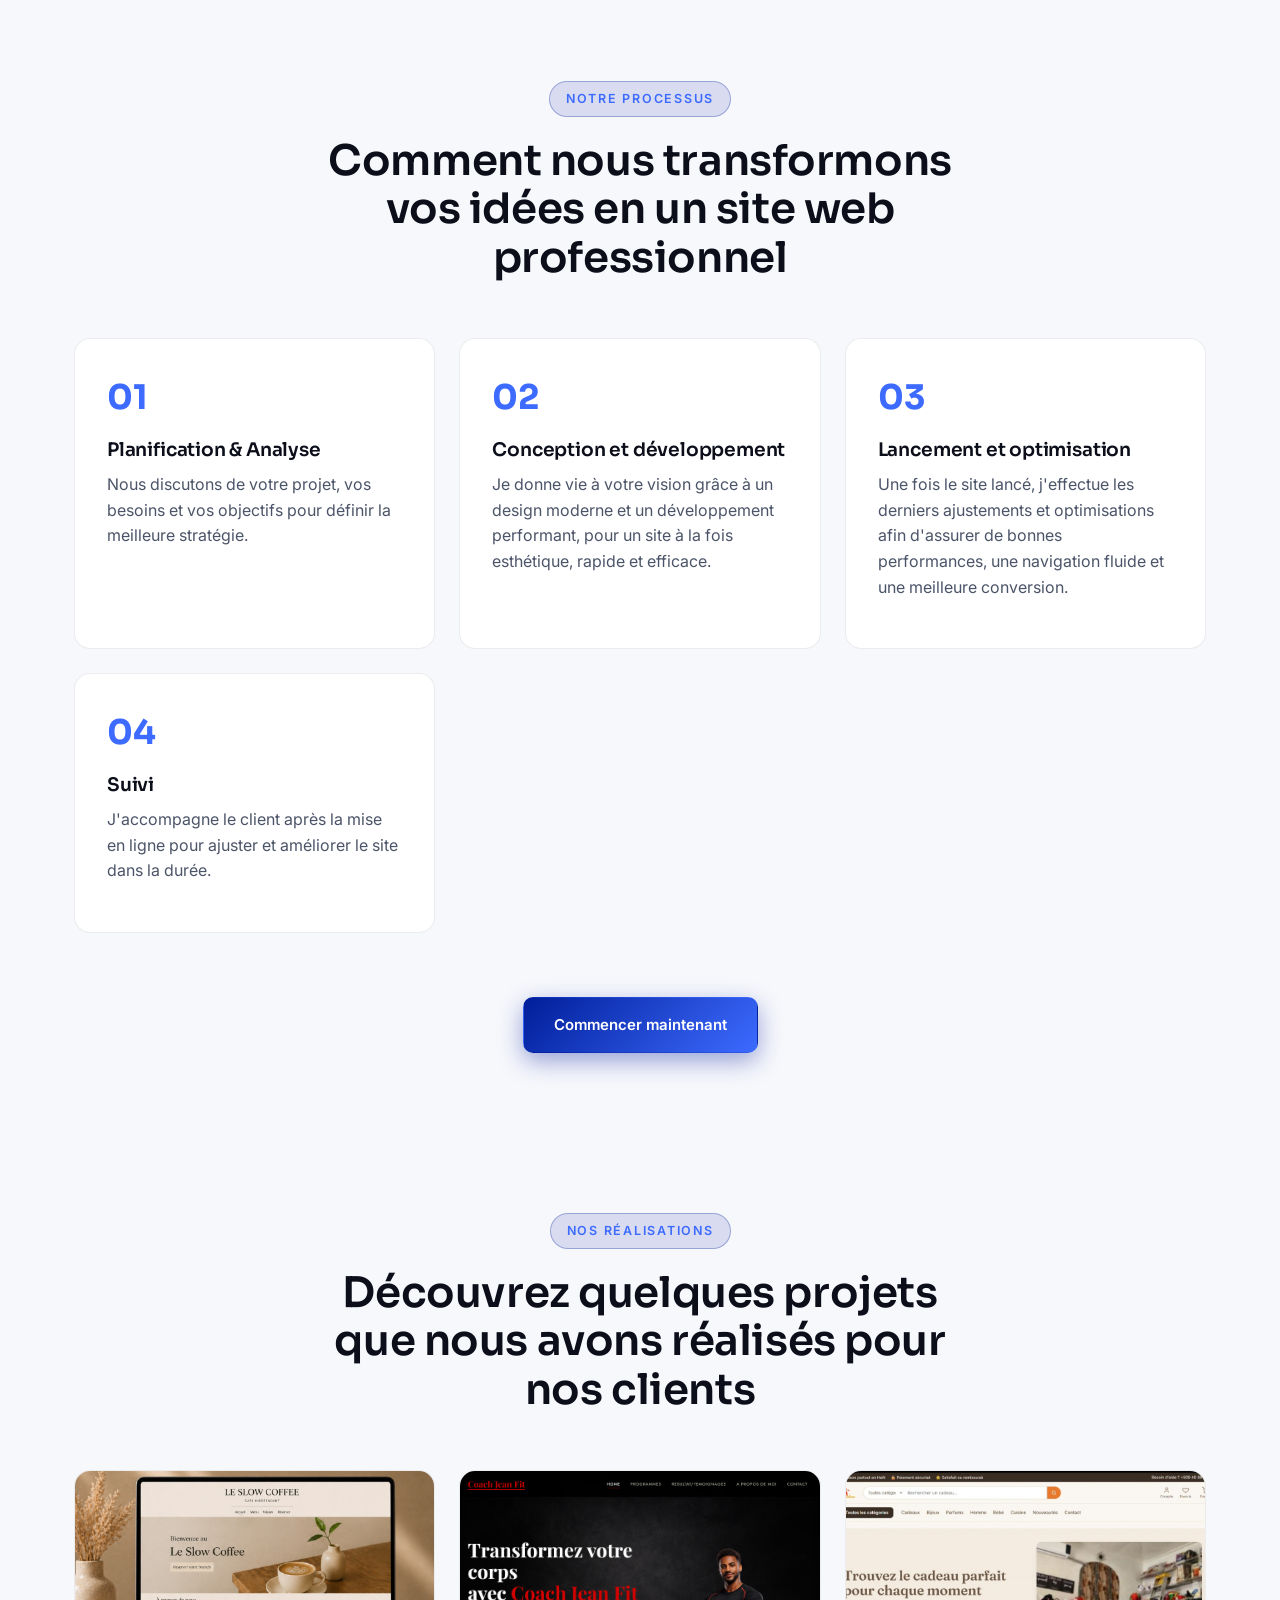
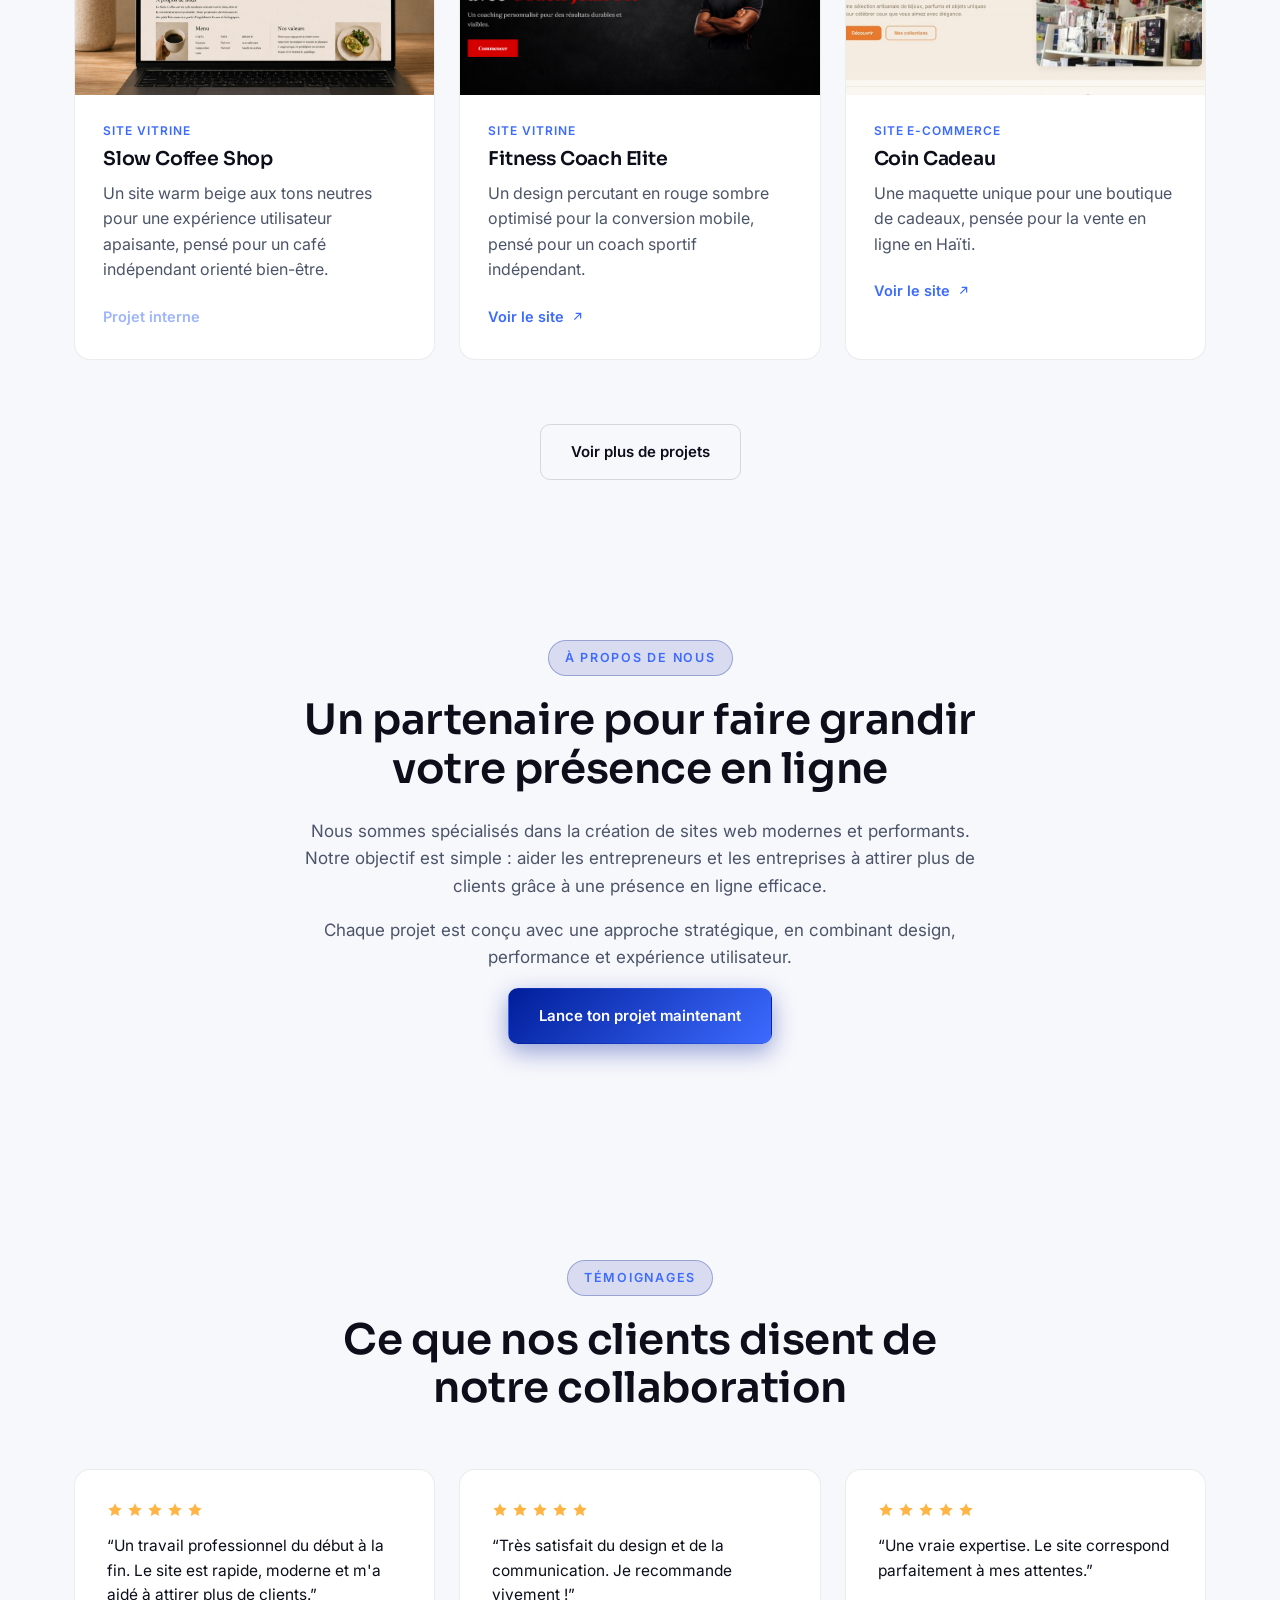
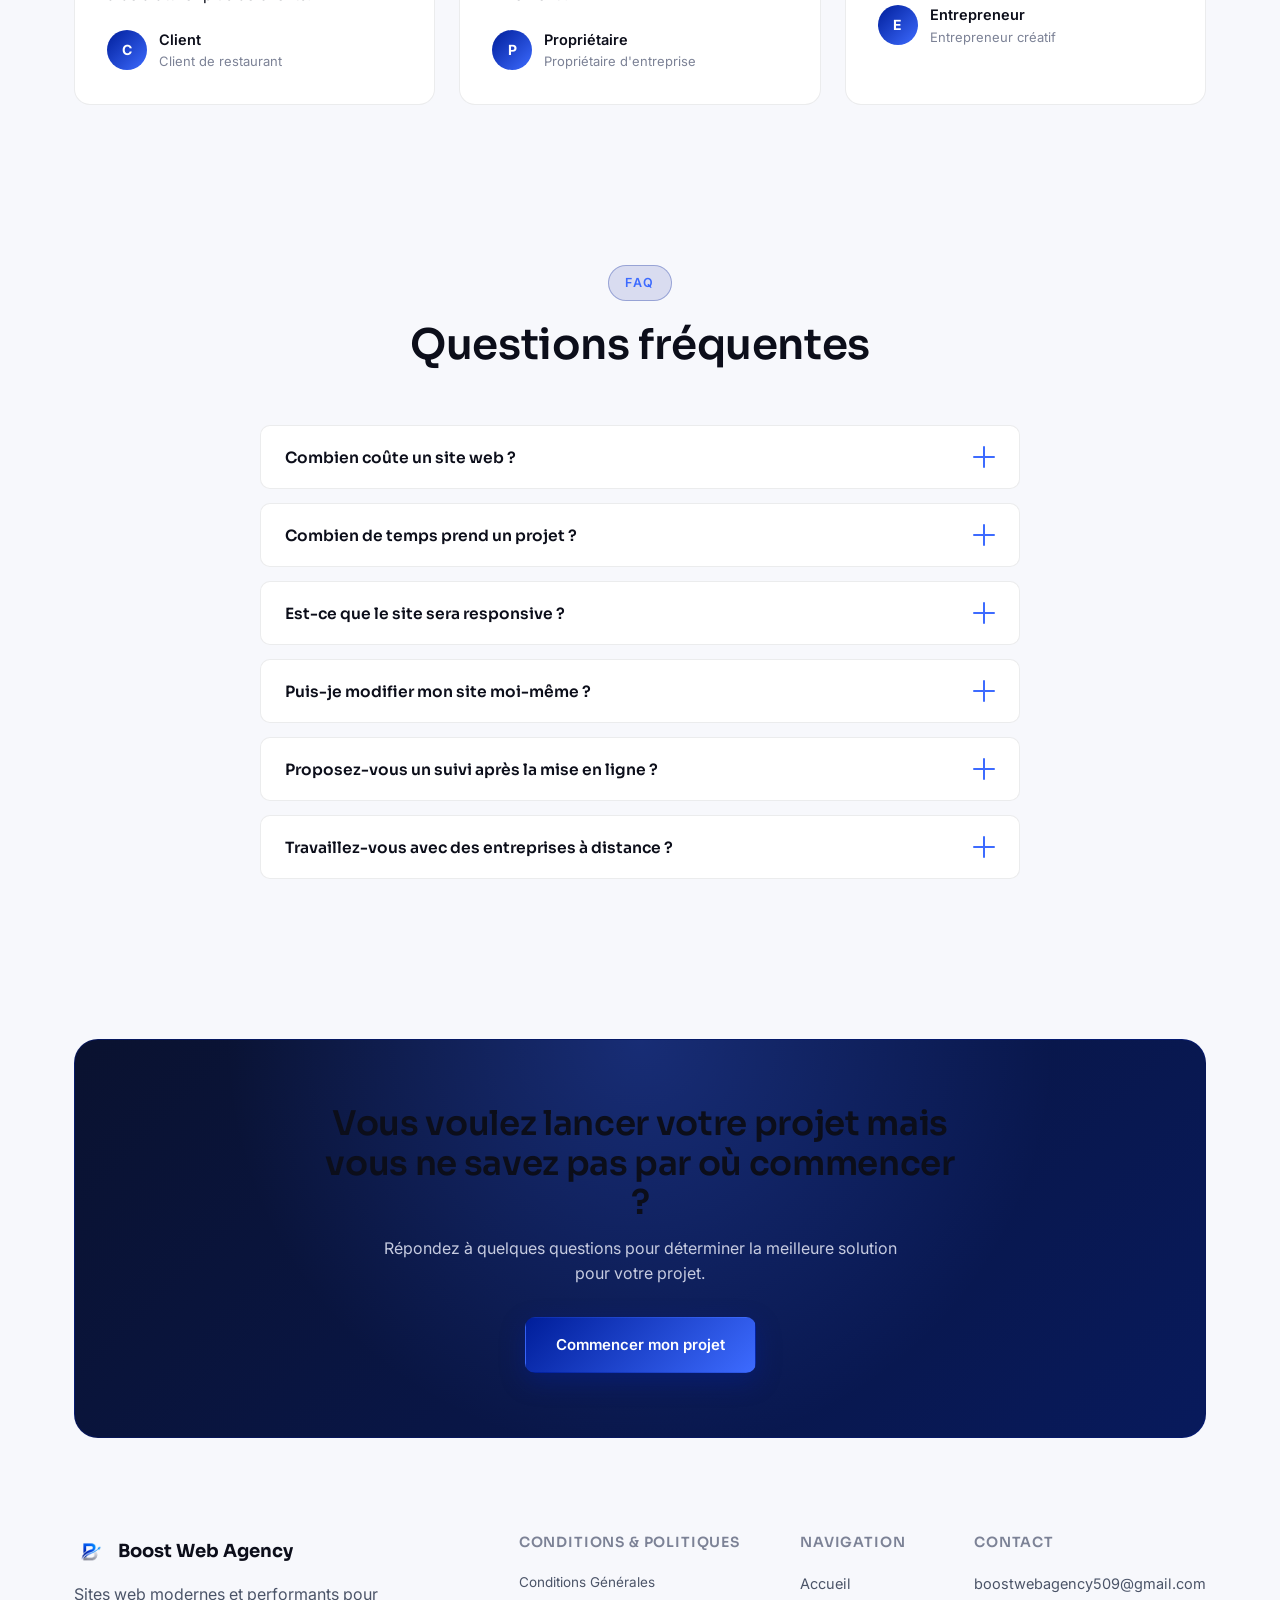
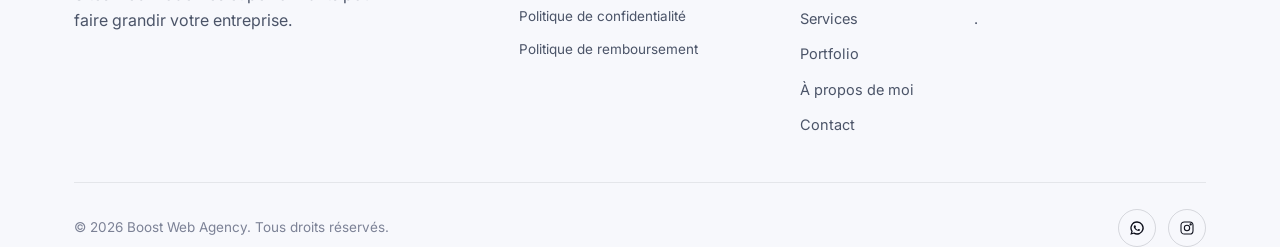
==== commit acff1790: "user.name" ====
--- a/index.html
+++ b/index.html
@@ -48,8 +48,8 @@
   <section class="section section--tight">
     <div class="container">
       <div class="section-head reveal">
-        <div class="eyebrow">Mon processus</div>
-        <h2>Comment je transforme vos idées en un site web professionnel</h2>
+        <div class="eyebrow">Notre processus</div>
+        <h2>Comment nous transformons vos idées en un site web professionnel</h2>
       </div>
       <div class="grid grid-3" id="processGrid"></div>
       <div class="text-center mt-lg reveal">
@@ -62,8 +62,8 @@
   <section class="section" id="portfolio">
     <div class="container">
       <div class="section-head reveal">
-        <div class="eyebrow">Mes réalisations</div>
-        <h2>Découvrez quelques projets que j'ai réalisés pour mes clients</h2>
+        <div class="eyebrow">Nos réalisations</div>
+        <h2>Découvrez quelques projets que nous avons réalisés pour nos clients</h2>
       </div>
       <div class="grid grid-3" id="portfolioGrid"></div>
       <div class="text-center mt-lg reveal">
@@ -76,9 +76,9 @@
   <section class="section section--tight">
     <div class="container">
       <div class="section-head reveal">
-        <div class="eyebrow">À propos de moi</div>
+        <div class="eyebrow">À propos de nous</div>
         <h2>Un partenaire pour faire grandir votre présence en ligne</h2>
-        <p>Je suis spécialisé dans la création de sites web modernes et performants. Mon objectif est simple : aider les entrepreneurs et les entreprises à attirer plus de clients grâce à une présence en ligne efficace.</p>
+        <p>Nous sommes spécialisés dans la création de sites web modernes et performants. Notre objectif est simple : aider les entrepreneurs et les entreprises à attirer plus de clients grâce à une présence en ligne efficace.</p>
         <p>Chaque projet est conçu avec une approche stratégique, en combinant design, performance et expérience utilisateur.</p>
         <a href="appliquer.html" class="btn btn-primary">Lance ton projet maintenant</a>
       </div>
@@ -90,7 +90,7 @@
     <div class="container">
       <div class="section-head reveal">
         <div class="eyebrow">Témoignages</div>
-        <h2>Ce que mes clients disent de notre collaboration</h2>
+        <h2>Ce que nos clients disent de notre collaboration</h2>
       </div>
       <div class="grid grid-3" id="testimonialsGrid"></div>
     </div>
--- a/css/style.css
+++ b/css/style.css
@@ -1,6 +1,6 @@
 /* ==========================================================================
    BOOST WEB AGENCY — Design System
-   Palette: fond noir profond, bleu électrique, bleu nuit, touches violet
+   Identité couleur stricte : bleu #001E9A uniquement (aucun violet/purple)
    Typo: Sora (display) + Inter (texte)
    ========================================================================== */
 
@@ -16,20 +16,20 @@
   --text-muted: #9aa3ba;
   --text-faint: #626a80;
 
-  --blue: #2f6bff;
-  --blue-light: #5b9dff;
-  --blue-deep: #0b2a7a;
-  --violet: #8b5cf6;
+  /* ---- Palette bleue officielle (identité de l'agence) ---- */
+  --blue: #001E9A;        /* couleur de référence absolue de la marque */
+  --blue-mid: #0B37C4;    /* variation intermédiaire, pour les dégradés */
+  --blue-light: #3D6BFF;  /* variation claire, pour liens/icônes/accents lisibles sur fond sombre */
+  --blue-deep: #000B40;   /* variation foncée, pour fonds/dégradés profonds */
   --silver: #c9ced8;
 
-  --gradient-primary: linear-gradient(135deg, var(--blue) 0%, var(--violet) 100%);
-  --gradient-text: linear-gradient(90deg, #5b9dff 0%, #8b5cf6 100%);
+  --gradient-primary: linear-gradient(135deg, var(--blue) 0%, var(--blue-light) 100%);
 
   --radius-sm: 10px;
   --radius-md: 16px;
   --radius-lg: 24px;
 
-  --shadow-glow: 0 0 60px rgba(47,107,255,0.25);
+  --shadow-glow: 0 0 60px rgba(0,30,154,0.3);
   --shadow-card: 0 10px 30px rgba(0,0,0,0.35);
 
   --ease: cubic-bezier(.22,.61,.36,1);
@@ -99,8 +99,8 @@
   letter-spacing: 0.14em;
   text-transform: uppercase;
   color: var(--blue-light);
-  background: rgba(47,107,255,0.1);
-  border: 1px solid rgba(47,107,255,0.25);
+  background: rgba(0,30,154,0.12);
+  border: 1px solid rgba(0,30,154,0.3);
   padding: 7px 16px;
   border-radius: 999px;
   margin-bottom: 20px;
@@ -128,28 +128,48 @@
 .btn-primary{
   background: var(--gradient-primary);
   color:#fff;
-  box-shadow: 0 8px 24px rgba(47,107,255,0.35);
-}
-.btn-primary:hover{ transform: translateY(-2px); box-shadow: 0 14px 34px rgba(47,107,255,0.5); }
+  box-shadow: 0 8px 24px rgba(0,30,154,0.4);
+}
+.btn-primary:hover{ transform: translateY(-2px); box-shadow: 0 14px 34px rgba(0,30,154,0.55); }
 .btn-outline{
   background: transparent;
   border-color: var(--border-strong);
   color: var(--text);
 }
-.btn-outline:hover{ border-color: var(--blue-light); background: rgba(91,157,255,0.08); transform: translateY(-2px); }
+.btn-outline:hover{ border-color: var(--blue-light); background: rgba(0,30,154,0.08); transform: translateY(-2px); }
 .btn-block{ width:100%; }
 .btn:disabled{ opacity:.4; cursor:not-allowed; transform:none !important; }
 
 /* ---------- Header / Nav ---------- */
 .site-header{
-  position: sticky; top:0; z-index: 100;
-  background: rgba(5,7,13,0.72);
+  position: fixed; top:0; left:0; right:0; z-index: 100;
+  background: transparent;
+  border-bottom: 1px solid transparent;
+  transition: border-color .3s var(--ease), box-shadow .3s var(--ease);
+}
+/* Le flou/dégradé est posé sur un calque décoratif (::before), PAS sur
+   .site-header lui-même, pour ne pas casser le menu mobile position:fixed
+   (un ancêtre avec filter/backdrop-filter casse ses enfants fixed). */
+.site-header::before{
+  content:'';
+  position:absolute; inset:0; z-index:-1;
+  background: linear-gradient(180deg, rgba(0,30,154,0.4) 0%, rgba(0,20,100,0.12) 70%, transparent 100%);
   backdrop-filter: blur(14px);
   -webkit-backdrop-filter: blur(14px);
-  border-bottom: 1px solid var(--border);
-  transition: background .35s var(--ease), border-color .35s var(--ease);
-}
-[data-theme="light"] .site-header{ background: rgba(247,248,252,0.78); }
+  transition: background .3s var(--ease), backdrop-filter .3s var(--ease);
+}
+[data-theme="light"] .site-header::before{
+  background: linear-gradient(180deg, rgba(0,30,154,0.1) 0%, rgba(247,248,252,0.6) 70%, transparent 100%);
+}
+.site-header.scrolled{
+  border-bottom-color: var(--border);
+  box-shadow: 0 8px 24px rgba(0,0,0,0.25);
+}
+.site-header.scrolled::before{
+  background: var(--bg-elevated);
+  backdrop-filter: none;
+  -webkit-backdrop-filter: none;
+}
 
 .nav{
   display:flex; align-items:center; justify-content:space-between;
@@ -168,6 +188,7 @@
   background: var(--gradient-primary); border-radius:2px;
 }
 .nav-actions{ display:flex; align-items:center; gap:14px; }
+.nav-cta-mobile{ display:none; } /* visible uniquement dans le panneau mobile, voir media query */
 
 .theme-toggle{
   width:38px; height:38px; border-radius:50%;
@@ -197,15 +218,16 @@
     background: var(--bg); flex-direction:column; justify-content:flex-start;
     padding: 32px 24px; gap: 22px; transform: translateX(100%);
     transition: transform .35s var(--ease); overflow-y:auto;
+    z-index: 90;
   }
   .nav-links.is-open{ transform: translateX(0); }
   .nav-links a{ font-size:19px; }
-  .nav-cta-mobile{ margin-top: 12px; }
+  .nav-cta-mobile{ display:inline-flex; margin-top: 12px; }
   .nav-toggle{ display:flex; }
   .nav-actions .btn{ display:none; }
 }
 
-/* ---------- Hero / Aurora Gradient ---------- */
+/* ---------- Hero / Aurora Gradient (bleu uniquement) ---------- */
 .hero{
   position: relative;
   padding: 120px 0 100px;
@@ -219,17 +241,17 @@
 .aurora::before, .aurora::after{
   content:''; position:absolute; width: 60vw; height: 60vw; max-width:900px; max-height:900px;
   border-radius:50%; filter: blur(110px); opacity: .55;
-  background: radial-gradient(circle at 30% 30%, #2f6bff 0%, transparent 70%);
+  background: radial-gradient(circle at 30% 30%, var(--blue-light) 0%, transparent 70%);
   animation: aurora-move-1 22s ease-in-out infinite alternate;
 }
 .aurora::after{
-  background: radial-gradient(circle at 70% 70%, #8b5cf6 0%, transparent 70%);
+  background: radial-gradient(circle at 70% 70%, var(--blue) 0%, transparent 70%);
   right:-10%; bottom:-20%; left:auto; top:auto;
   animation: aurora-move-2 26s ease-in-out infinite alternate;
-  opacity:.45;
+  opacity:.5;
 }
 .aurora::before{ top:-20%; left:-15%; }
-[data-theme="light"] .aurora::before, [data-theme="light"] .aurora::after{ opacity:.25; filter: blur(130px); }
+[data-theme="light"] .aurora::before, [data-theme="light"] .aurora::after{ opacity:.22; filter: blur(130px); }
 
 @keyframes aurora-move-1{
   0%{ transform: translate(0,0) scale(1); }
@@ -245,9 +267,10 @@
 .hero-inner{ max-width: 760px; }
 .hero h1{ font-size: clamp(36px, 6vw, 62px); margin-bottom: 22px; }
 .hero h1 .accent{
-  background: var(--gradient-text);
-  -webkit-background-clip: text; background-clip:text; color: transparent;
-}
+  color: var(--blue);
+  text-shadow: 0 0 40px rgba(0,30,154,0.6);
+}
+[data-theme="light"] .hero h1 .accent{ text-shadow: none; }
 .hero p{ font-size: 18px; max-width: 540px; margin-bottom: 34px; }
 .hero-ctas{ display:flex; gap:16px; flex-wrap:wrap; }
 
@@ -272,12 +295,12 @@
   padding: 32px;
   transition: transform .35s var(--ease), border-color .35s var(--ease), box-shadow .35s var(--ease);
 }
-.card:hover{ transform: translateY(-6px); border-color: rgba(91,157,255,0.35); box-shadow: var(--shadow-card), 0 0 0 1px rgba(91,157,255,0.08); }
+.card:hover{ transform: translateY(-6px); border-color: rgba(0,30,154,0.4); box-shadow: var(--shadow-card), 0 0 0 1px rgba(0,30,154,0.1); }
 
 .icon-badge{
   width:52px; height:52px; border-radius: 14px;
   display:flex; align-items:center; justify-content:center;
-  background: rgba(47,107,255,0.12); border:1px solid rgba(47,107,255,0.25);
+  background: rgba(0,30,154,0.14); border:1px solid rgba(0,30,154,0.3);
   color: var(--blue-light); margin-bottom: 22px;
 }
 .icon-badge svg{ width:24px; height:24px; }
@@ -288,7 +311,7 @@
 .process-card{ position:relative; }
 .process-number{
   font-family:'Sora',sans-serif; font-weight:700; font-size: 34px;
-  background: var(--gradient-text); -webkit-background-clip:text; background-clip:text; color:transparent;
+  color: var(--blue-light);
   margin-bottom: 14px; display:block;
 }
 
@@ -335,18 +358,18 @@
 .faq-answer-inner{ padding: 0 24px 22px; color: var(--text-muted); font-size:14.5px; }
 .faq-item.is-open .faq-answer{ max-height: 300px; }
 
-/* ---------- CTA banner ---------- */
+/* ---------- CTA banner (bleu uniquement, plus de purple) ---------- */
 .cta-banner{
   border-radius: var(--radius-lg);
   padding: 64px 40px;
   text-align:center;
-  background: linear-gradient(135deg, #10193c 0%, #1b1046 100%);
-  border: 1px solid rgba(139,92,246,0.25);
+  background: linear-gradient(135deg, #0a1230 0%, #081a5c 100%);
+  border: 1px solid rgba(0,30,154,0.35);
   position:relative; overflow:hidden;
 }
 .cta-banner::before{
   content:''; position:absolute; inset:0;
-  background: radial-gradient(circle at 50% 0%, rgba(91,157,255,0.25), transparent 60%);
+  background: radial-gradient(circle at 50% 0%, rgba(61,107,255,0.28), transparent 60%);
 }
 .cta-banner > *{ position:relative; }
 .cta-banner h2{ font-size: clamp(24px,3.6vw,34px); max-width:640px; margin:0 auto 14px; }
@@ -372,7 +395,7 @@
 .socials svg{ width:16px; height:16px; }
 
 /* ---------- Page hero (inner pages) ---------- */
-.page-hero{ padding: 80px 0 60px; text-align:center; }
+.page-hero{ padding: 140px 0 60px; text-align:center; }
 .page-hero .eyebrow{ margin-bottom: 18px; }
 .page-hero h1{ font-size: clamp(30px,5vw,48px); max-width: 720px; margin: 0 auto 16px; }
 .page-hero p{ max-width: 620px; margin: 0 auto; font-size:17px; }
@@ -419,7 +442,7 @@
   display:flex; align-items:center; gap:14px; padding:16px 18px; border-radius: var(--radius-sm);
   background: var(--surface); border:1px solid var(--border); transition: border-color .2s var(--ease);
 }
-.contact-method:hover{ border-color: rgba(91,157,255,0.35); }
+.contact-method:hover{ border-color: rgba(0,30,154,0.4); }
 .contact-method .icon-badge{ margin:0; width:42px; height:42px; }
 .contact-method-label{ font-size:12px; color: var(--text-faint); text-transform:uppercase; letter-spacing:.06em; }
 .contact-method-value{ font-weight:600; font-size:14.5px; }
@@ -433,27 +456,27 @@
   border-radius: var(--radius-sm); padding: 13px 16px; color: var(--text); font-size:14.5px; font-family:inherit;
   transition: border-color .2s var(--ease), box-shadow .2s var(--ease);
 }
-.field input:focus, .field textarea:focus, .field select:focus{ border-color: var(--blue-light); box-shadow: 0 0 0 3px rgba(91,157,255,0.18); outline:none; }
+.field input:focus, .field textarea:focus, .field select:focus{ border-color: var(--blue-light); box-shadow: 0 0 0 3px rgba(0,30,154,0.2); outline:none; }
 .field textarea{ min-height:120px; resize:vertical; }
 .field-error{ color:#ff6b6b; font-size:12.5px; margin-top:6px; display:none; }
 .field.has-error input, .field.has-error textarea, .field.has-error select{ border-color:#ff6b6b; }
 .field.has-error .field-error{ display:block; }
 
-/* ---------- Multi-step form (Appliquer) ---------- */
+/* ---------- Multi-step form (Appliquer) — bleu uniquement ---------- */
 .apply-wrap{ display:grid; grid-template-columns: 340px 1fr; gap: 0; border-radius: var(--radius-lg); overflow:hidden; border:1px solid var(--border); background: var(--surface); }
 @media (max-width: 900px){ .apply-wrap{ grid-template-columns:1fr; } }
 .apply-side{
-  background: linear-gradient(160deg,#0a1230 0%,#140a35 100%);
+  background: linear-gradient(160deg,#0a1230 0%,#081a5c 100%);
   padding: 48px 40px; position:relative; overflow:hidden;
 }
-.apply-side::before{ content:''; position:absolute; inset:0; background: radial-gradient(circle at 20% 20%, rgba(91,157,255,.3), transparent 55%); }
+.apply-side::before{ content:''; position:absolute; inset:0; background: radial-gradient(circle at 20% 20%, rgba(61,107,255,.32), transparent 55%); }
 .apply-side > *{ position:relative; }
 .apply-side h2{ font-size: 28px; margin-bottom:14px; }
-.apply-side h2 .accent{ background: var(--gradient-text); -webkit-background-clip:text; background-clip:text; color:transparent; }
+.apply-side h2 .accent{ color: var(--blue-light); }
 .apply-side p{ color:#c6cbe0; font-size:14.5px; }
 .apply-perks{ margin-top: 30px; display:flex; flex-direction:column; gap:18px; }
 .apply-perk{ display:flex; gap:12px; align-items:flex-start; }
-.apply-perk .icon-badge{ background: rgba(91,157,255,0.18); border-color: rgba(91,157,255,0.3); width:38px; height:38px; margin:0; flex-shrink:0; }
+.apply-perk .icon-badge{ background: rgba(61,107,255,0.2); border-color: rgba(61,107,255,0.35); width:38px; height:38px; margin:0; flex-shrink:0; }
 .apply-perk .icon-badge svg{ width:18px; height:18px; }
 .apply-perk-title{ font-weight:600; font-size:14px; color:#fff; }
 .apply-perk-text{ font-size:13px; color:#a9b0cc; }
@@ -468,8 +491,8 @@
   background: var(--surface-2); border:2px solid var(--border-strong); color: var(--text-faint);
   transition: all .3s var(--ease);
 }
-.progress-step.active{ border-color: var(--blue-light); color:#fff; background: var(--gradient-primary); box-shadow:0 0 0 4px rgba(91,157,255,0.18); }
-.progress-step.done{ border-color: var(--blue-light); background: rgba(91,157,255,0.18); color: var(--blue-light); }
+.progress-step.active{ border-color: var(--blue-light); color:#fff; background: var(--gradient-primary); box-shadow:0 0 0 4px rgba(0,30,154,0.2); }
+.progress-step.done{ border-color: var(--blue-light); background: rgba(0,30,154,0.2); color: var(--blue-light); }
 .progress-line{ flex:1; height:2px; background: var(--border-strong); border-radius:2px; position:relative; overflow:hidden; }
 .progress-line-fill{ position:absolute; inset:0; width:0%; background: var(--gradient-primary); transition: width .35s var(--ease); }
 
@@ -489,14 +512,16 @@
 .choice-card input{ display:none; }
 .choice-card .choice-title{ font-weight:600; font-size:14.5px; display:flex; align-items:center; justify-content:space-between; }
 .choice-card .choice-desc{ font-size:12.5px; color: var(--text-faint); margin-top:4px; }
-.choice-card .dot{ width:16px; height:16px; border-radius:50%; border:2px solid var(--border-strong); flex-shrink:0; position:relative; }
-.choice-card input:checked ~ .dot, .choice-card .dot.checked{ border-color: var(--blue-light); }
-.choice-card input:checked ~ .dot::after, .choice-card .dot.checked::after{
+.choice-card .dot{ width:16px; height:16px; border-radius:50%; border:2px solid var(--border-strong); flex-shrink:0; position:relative; transition: border-color .2s var(--ease); }
+.choice-card .dot::after{
   content:''; position:absolute; inset:3px; background: var(--blue-light); border-radius:50%;
-}
-.choice-card.selected{ border-color: var(--blue-light); background: rgba(91,157,255,0.08); box-shadow: 0 0 0 3px rgba(91,157,255,0.12); }
+  opacity:0; transform: scale(.4); transition: opacity .2s var(--ease), transform .2s var(--ease);
+}
+.choice-card.selected{ border-color: var(--blue-light); background: rgba(0,30,154,0.1); box-shadow: 0 0 0 3px rgba(0,30,154,0.14); }
+.choice-card.selected .dot{ border-color: var(--blue-light); }
+.choice-card.selected .dot::after{ opacity:1; transform: scale(1); }
 .choice-card[data-multi] .dot{ border-radius:5px; }
-.choice-card[data-multi] input:checked ~ .dot::after, .choice-card[data-multi] .dot.checked::after{ border-radius:2px; }
+.choice-card[data-multi] .dot::after{ border-radius:2px; }
 
 .step-actions{ display:flex; justify-content:space-between; gap:14px; margin-top: 32px; }
 .step-actions .btn{ min-width:130px; }
@@ -509,7 +534,7 @@
 .confirm-screen{ text-align:center; padding: 30px 0 10px; }
 .confirm-icon{
   width:84px; height:84px; border-radius:50%; margin:0 auto 26px; background: var(--gradient-primary);
-  display:flex; align-items:center; justify-content:center; box-shadow: 0 0 0 10px rgba(91,157,255,0.1);
+  display:flex; align-items:center; justify-content:center; box-shadow: 0 0 0 10px rgba(0,30,154,0.12);
 }
 .confirm-icon svg{ width:40px; height:40px; color:#fff; }
 .confirm-screen h2{ font-size:26px; margin-bottom:10px; }
@@ -519,3 +544,36 @@
 
 /* fade for whole hero content w/ slight delay */
 .hero .reveal{ transition-delay: .05s; }
+
+/* ---------- Pages légales (Conditions, Confidentialité, Remboursement) ---------- */
+.legal-wrap{ max-width: 760px; margin: 0 auto; }
+.legal-updated{
+  display:inline-flex; align-items:center; gap:8px;
+  font-size:13px; color: var(--text-faint); margin-bottom:40px;
+  padding: 8px 16px; border:1px solid var(--border); border-radius:999px; background: var(--surface);
+}
+.legal-content p{ font-size:15.5px; line-height:1.75; color: var(--text-muted); margin-bottom:18px; }
+.legal-content h2{
+  font-size: 21px; margin: 44px 0 16px; padding-top: 8px;
+  display:flex; align-items:baseline; gap:10px; color: var(--text);
+}
+.legal-content h2:first-child{ margin-top:0; }
+.legal-num{ color: var(--blue-light); font-family:'Sora',sans-serif; }
+.legal-content ul{ margin: 0 0 18px; padding-left: 0; display:flex; flex-direction:column; gap:9px; }
+.legal-content li{
+  list-style:none; position:relative; padding-left: 22px;
+  font-size:15px; line-height:1.65; color: var(--text-muted);
+}
+.legal-content li::before{
+  content:''; position:absolute; left:0; top:9px;
+  width:6px; height:6px; border-radius:50%; background: var(--blue-light);
+}
+.legal-toc{
+  background: var(--surface); border:1px solid var(--border); border-radius: var(--radius-md);
+  padding: 20px 24px; margin-bottom: 48px;
+}
+.legal-toc p{ margin:0; font-size:14px; }
+.legal-toc a{ color: var(--blue-light); font-weight:600; }
+
+/* ---------- Colonne légale dans le footer ---------- */
+.footer-col-legal a{ font-size: 13.5px; }
